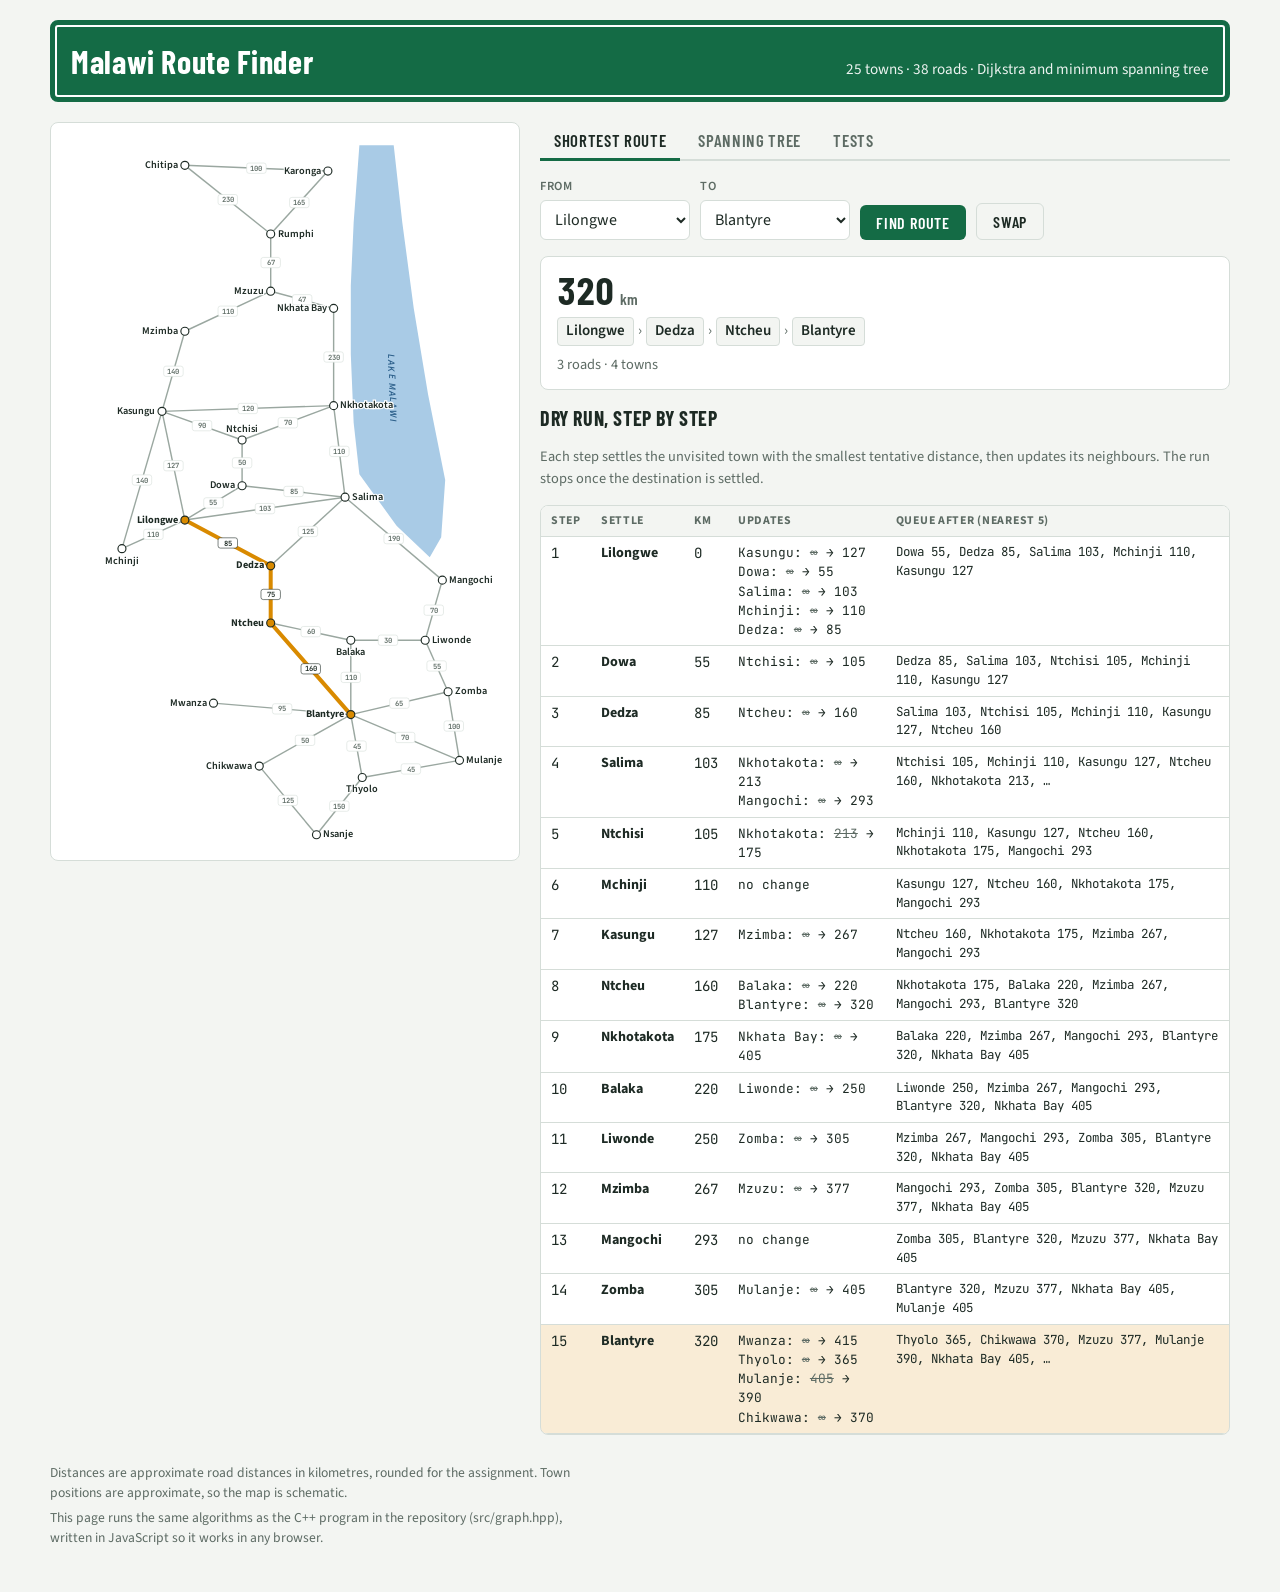
==== docs/index.html @ 856e7e67 "Malawi road network: Dijkstra, Kruskal, Prim, tests, web demo and report Co-Authored-By: Claude Opus" ====
<!doctype html>
<html lang="en">
<head>
<meta charset="utf-8">
<meta name="viewport" content="width=device-width, initial-scale=1, viewport-fit=cover">
<style>html{color-scheme:light}body{margin:0;font:14px system-ui,sans-serif}[hidden]{display:none!important}</style>
</head>
<body>
<title>Malawi Route Finder</title>
<meta name="claude:viewport-fit-sides" content="cover">
<link rel="preconnect" href="https://fonts.googleapis.com">
<link rel="stylesheet" href="https://fonts.googleapis.com/css2?family=Barlow+Condensed:wght@500;600;700&family=Source+Sans+3:wght@400;600&family=JetBrains+Mono:wght@400;600&display=swap">
<style>
/* Layout: road-sign header strip, then map beside a control panel; stacks on phones. */
:root {
  --bg: #f3f5f2; --surface: #ffffff; --fg: #1d2a24; --muted: #5d6b64; --line: #d5ddd8;
  --sign: #146b45; --sign-fg: #ffffff; --lake: #a9cbe6; --lake-fg: #2c5f8a;
  --road: #9aa7a0; --route: #d98a00; --mst: #2f6fb3; --pass: #1d7a45; --fail: #b3261e;
  --display: "Barlow Condensed", "Arial Narrow", sans-serif;
  --body: "Source Sans 3", "Segoe UI", system-ui, sans-serif;
  --mono: "JetBrains Mono", ui-monospace, Menlo, Consolas, monospace;
}
@media (prefers-color-scheme: dark) { :root:not([data-theme="light"]) {
  --bg: #121815; --surface: #1a221e; --fg: #e3ebe6; --muted: #9aa9a1; --line: #2e3a34;
  --sign: #1f8a5b; --sign-fg: #ffffff; --lake: #1e3b55; --lake-fg: #8dbbe0;
  --road: #56635c; --route: #f2a92c; --mst: #6ea8e6; --pass: #5cc98a; --fail: #ff8a80; color-scheme: dark } }
:root[data-theme="dark"] {
  --bg: #121815; --surface: #1a221e; --fg: #e3ebe6; --muted: #9aa9a1; --line: #2e3a34;
  --sign: #1f8a5b; --sign-fg: #ffffff; --lake: #1e3b55; --lake-fg: #8dbbe0;
  --road: #56635c; --route: #f2a92c; --mst: #6ea8e6; --pass: #5cc98a; --fail: #ff8a80; color-scheme: dark }

body { background: var(--bg); color: var(--fg); font-family: var(--body); font-size: 15px; line-height: 1.5; }
.wrap { max-width: 1180px; margin: 0 auto; padding-block: 20px 40px;
  padding-left: max(16px, env(safe-area-inset-left, 0px)); padding-right: max(16px, env(safe-area-inset-right, 0px)); }
header.sign { background: var(--sign); color: var(--sign-fg); border-radius: 8px; padding: 14px 18px;
  display: flex; flex-wrap: wrap; align-items: baseline; justify-content: space-between; gap: 6px 20px;
  border: 3px solid var(--sign); outline: 2px solid var(--sign-fg); outline-offset: -7px; }
header.sign h1 { margin: 0; font-family: var(--display); font-weight: 700; font-size: 2rem; letter-spacing: .02em; text-wrap: balance; }
header.sign p { margin: 0; font-size: .95rem; opacity: .92; }
.grid { display: grid; grid-template-columns: minmax(0, 470px) minmax(0, 1fr); gap: 20px; margin-top: 20px; align-items: start; }
@media (max-width: 820px) { .grid { grid-template-columns: minmax(0, 1fr); } }
.mapbox { background: var(--surface); border: 1px solid var(--line); border-radius: 8px; padding: 8px; position: sticky; top: max(12px, env(safe-area-inset-top, 0px)); }
@media (max-width: 820px) { .mapbox { position: static; } }
.map { width: 100%; height: auto; display: block; max-height: 82vh; }
.lake { fill: var(--lake); stroke: none; }
.lake-label { fill: var(--lake-fg); font: italic 600 17px var(--body); letter-spacing: .12em; text-transform: uppercase; }
.road { stroke: var(--road); stroke-width: 2.5; }
.road.off-mst { stroke-dasharray: 3 4; opacity: .55; }
.road.on-mst { stroke: var(--mst); stroke-width: 5; }
.road.on-path { stroke: var(--route); stroke-width: 7; stroke-linecap: round; }
.wt rect { fill: var(--surface); stroke: var(--line); }
.wt text { fill: var(--muted); font: 600 12.5px var(--mono); text-anchor: middle; }
.wt.hot rect { stroke: var(--fg); } .wt.hot text { fill: var(--fg); }
.town { fill: var(--surface); stroke: var(--fg); stroke-width: 2; }
.town.on-path { fill: var(--route); }
.town-label { fill: var(--fg); font: 600 18px var(--body); paint-order: stroke; stroke: var(--surface); stroke-width: 4px; }
.town-label.on-path { font-weight: 700; }

.tabs { display: flex; gap: 4px; border-bottom: 2px solid var(--line); flex-wrap: wrap; }
.tabs button { font: 600 1.05rem var(--display); letter-spacing: .04em; text-transform: uppercase; background: none; border: 0;
  color: var(--muted); padding: 8px 14px; cursor: pointer; border-bottom: 3px solid transparent; margin-bottom: -2px; }
.tabs button[aria-selected="true"] { color: var(--fg); border-bottom-color: var(--sign); }
.tabs button:focus-visible, .btn:focus-visible, select:focus-visible { outline: 2px solid var(--route); outline-offset: 2px; }
.panel { padding-top: 16px; display: grid; gap: 16px; min-width: 0; }
.controls { display: flex; flex-wrap: wrap; gap: 10px; align-items: end; }
.controls label { display: grid; gap: 4px; font-size: .78rem; font-weight: 600; text-transform: uppercase; letter-spacing: .06em; color: var(--muted); }
select { font: 1rem var(--body); padding: 7px 10px; border-radius: 6px; border: 1px solid var(--line); background: var(--surface); color: var(--fg); min-width: 150px; }
.btn { font: 600 1rem var(--display); letter-spacing: .05em; text-transform: uppercase; padding: 8px 16px; border-radius: 6px;
  border: 0; background: var(--sign); color: var(--sign-fg); cursor: pointer; }
.btn.ghost { background: transparent; color: var(--fg); border: 1px solid var(--line); }
.result { background: var(--surface); border: 1px solid var(--line); border-radius: 8px; padding: 14px 16px; display: grid; gap: 8px; }
.km { font: 700 2.4rem/1 var(--display); color: var(--fg); font-variant-numeric: tabular-nums; }
.km small { font-size: 1rem; color: var(--muted); font-weight: 600; margin-left: 6px; }
.chips { display: flex; flex-wrap: wrap; gap: 4px 2px; align-items: center; }
.chip { font-weight: 600; padding: 2px 8px; border-radius: 4px; background: var(--bg); border: 1px solid var(--line); }
.arrow { color: var(--muted); padding: 0 2px; }
.sub { color: var(--muted); font-size: .9rem; margin: 0; }
h2 { font: 700 1.25rem var(--display); letter-spacing: .03em; text-transform: uppercase; margin: 0; }
.tablebox { overflow-x: auto; border: 1px solid var(--line); border-radius: 8px; background: var(--surface); }
table { border-collapse: collapse; width: 100%; font-size: .88rem; }
th, td { text-align: left; padding: 6px 10px; border-bottom: 1px solid var(--line); vertical-align: top; }
th { font-size: .74rem; text-transform: uppercase; letter-spacing: .06em; color: var(--muted); background: var(--bg); position: sticky; top: 0; }
td.num, .mono { font-family: var(--mono); font-variant-numeric: tabular-nums; }
tr.target td { background: color-mix(in srgb, var(--route) 16%, transparent); }
.upd { display: block; font-family: var(--mono); font-size: .8rem; }
.upd s { color: var(--muted); }
.pill { display: inline-block; font: 600 .75rem var(--mono); padding: 1px 7px; border-radius: 999px; border: 1px solid currentColor; }
.pill.pass { color: var(--pass); } .pill.fail { color: var(--fail); } .pill.skip { color: var(--muted); }
.summary { font: 600 1.1rem var(--display); letter-spacing: .03em; }
footer { margin-top: 28px; color: var(--muted); font-size: .85rem; }
footer p { margin: 4px 0; max-width: 75ch; }
@media (prefers-reduced-motion: no-preference) { .road, .town { transition: stroke .2s, fill .2s; } }
</style>

<div class="wrap">
  <header class="sign">
    <h1>Malawi Route Finder</h1>
    <p>25 towns · 38 roads · Dijkstra and minimum spanning tree</p>
  </header>

  <div class="grid">
    <div class="mapbox" id="map"></div>

    <div>
      <div class="tabs" role="tablist">
        <button role="tab" id="tab-route" aria-selected="true" data-view="route">Shortest route</button>
        <button role="tab" id="tab-mst" aria-selected="false" data-view="mst">Spanning tree</button>
        <button role="tab" id="tab-tests" aria-selected="false" data-view="tests">Tests</button>
      </div>

      <section class="panel" id="view-route">
        <div class="controls">
          <label for="from">From<select id="from"></select></label>
          <label for="to">To<select id="to"></select></label>
          <button class="btn" id="go">Find route</button>
          <button class="btn ghost" id="swap" title="Swap start and destination">Swap</button>
        </div>
        <div class="result" id="route-result"></div>
        <h2>Dry run, step by step</h2>
        <p class="sub">Each step settles the unvisited town with the smallest tentative distance, then updates its neighbours. The run stops once the destination is settled.</p>
        <div class="tablebox"><table id="steps"></table></div>
      </section>

      <section class="panel" id="view-mst" hidden>
        <div class="controls">
          <label for="algo">Algorithm<select id="algo"><option value="kruskal">Kruskal</option><option value="prim">Prim (from Lilongwe)</option></select></label>
        </div>
        <div class="result" id="mst-result"></div>
        <div class="tablebox"><table id="mst-table"></table></div>
      </section>

      <section class="panel" id="view-tests" hidden>
        <div class="controls"><button class="btn" id="run-tests">Run tests again</button></div>
        <div class="summary" id="test-summary"></div>
        <div class="tablebox"><table id="test-table"></table></div>
      </section>
    </div>
  </div>

  <footer>
    <p>Distances are approximate road distances in kilometres, rounded for the assignment. Town positions are approximate, so the map is schematic.</p>
    <p>This page runs the same algorithms as the C++ program in the repository (src/graph.hpp), written in JavaScript so it works in any browser.</p>
  </footer>
</div>

<script>
// graph.js - Malawi road network data, algorithms and map drawing.
// Shared by the web demo (index.html) and the PDF report.
// Mirrors src/graph.hpp and data/malawi_roads.csv.

// Schematic town positions [x, y] (north at the top, roughly geographic but
// spread out so every road and distance is readable) and the label side.
const TOWNS = {
  "Chitipa":    [150,   50, "w"],
  "Karonga":    [400,   60, "w"],
  "Rumphi":     [300,  170, "e"],
  "Mzuzu":      [300,  270, "w"],
  "Nkhata Bay": [410,  300, "w"],
  "Mzimba":     [150,  340, "w"],
  "Kasungu":    [110,  480, "w"],
  "Nkhotakota": [410,  470, "e"],
  "Ntchisi":    [250,  530, "n"],
  "Dowa":       [250,  610, "w"],
  "Salima":     [430,  630, "e"],
  "Lilongwe":   [150,  670, "w"],
  "Mchinji":    [40,   720, "s"],
  "Dedza":      [300,  750, "w"],
  "Ntcheu":     [300,  850, "w"],
  "Mangochi":   [600,  775, "e"],
  "Balaka":     [440,  880, "s"],
  "Liwonde":    [570,  880, "e"],
  "Zomba":      [610,  970, "e"],
  "Blantyre":   [440, 1010, "w"],
  "Mwanza":     [200,  990, "w"],
  "Chikwawa":   [280, 1100, "w"],
  "Thyolo":     [460, 1120, "s"],
  "Mulanje":    [630, 1090, "e"],
  "Nsanje":     [380, 1220, "e"],
};

const ROADS_CSV = `Chitipa,Karonga,100
Chitipa,Rumphi,230
Karonga,Rumphi,165
Rumphi,Mzuzu,67
Mzuzu,Nkhata Bay,47
Mzuzu,Mzimba,110
Mzimba,Kasungu,140
Nkhata Bay,Nkhotakota,230
Kasungu,Nkhotakota,120
Kasungu,Ntchisi,90
Kasungu,Lilongwe,127
Kasungu,Mchinji,140
Nkhotakota,Ntchisi,70
Nkhotakota,Salima,110
Ntchisi,Dowa,50
Dowa,Lilongwe,55
Dowa,Salima,85
Lilongwe,Salima,103
Lilongwe,Mchinji,110
Lilongwe,Dedza,85
Dedza,Salima,125
Dedza,Ntcheu,75
Salima,Mangochi,190
Ntcheu,Balaka,60
Ntcheu,Blantyre,160
Balaka,Liwonde,30
Balaka,Blantyre,110
Liwonde,Mangochi,70
Liwonde,Zomba,55
Zomba,Blantyre,65
Zomba,Mulanje,100
Blantyre,Mwanza,95
Blantyre,Thyolo,45
Blantyre,Mulanje,70
Thyolo,Mulanje,45
Blantyre,Chikwawa,50
Chikwawa,Nsanje,125
Thyolo,Nsanje,150`;

// Lake Malawi outline in the same schematic coordinates.
const LAKE = [
  [455, 15], [445, 150], [440, 260], [440, 380], [445, 500], [455, 590], [520, 680],
  [578, 735], [598, 700], [605, 600], [575, 450], [550, 300], [530, 150], [515, 15],
];

function parseGraph(csv) {
  const names = [], index = new Map(), adj = [], edges = [];
  const node = (n) => {
    if (!index.has(n)) { index.set(n, names.length); names.push(n); adj.push([]); }
    return index.get(n);
  };
  csv.split("\n").forEach((raw, i) => {
    const line = raw.trim();
    if (!line || line.startsWith("#")) return;
    const parts = line.split(",");
    if (parts.length !== 3) throw new Error(`Line ${i + 1}: expected town_a,town_b,km`);
    const [a, b, w] = parts;
    if (!/^-?\d+$/.test(w.trim())) throw new Error(`Line ${i + 1}: bad distance '${w}'`);
    const km = Number(w);
    if (km < 0) throw new Error(`Negative distance on road ${a} - ${b}: Dijkstra needs non-negative weights`);
    if (a === b) throw new Error(`Self loop on ${a} is not allowed`);
    const u = node(a), v = node(b);
    adj[u].push([v, km]); adj[v].push([u, km]);
    edges.push({ u, v, w: km });
  });
  return { names, index, adj, edges };
}

// Small binary min-heap of [key, ...payload] arrays.
class MinHeap {
  constructor() { this.a = []; }
  get size() { return this.a.length; }
  less(i, j) {
    const x = this.a[i], y = this.a[j];
    for (let k = 0; k < x.length; k++) if (x[k] !== y[k]) return x[k] < y[k];
    return false;
  }
  push(item) {
    const a = this.a; a.push(item);
    let i = a.length - 1;
    while (i > 0) { const p = (i - 1) >> 1; if (!this.less(i, p)) break; [a[i], a[p]] = [a[p], a[i]]; i = p; }
  }
  pop() {
    const a = this.a, top = a[0], last = a.pop();
    if (a.length) {
      a[0] = last; let i = 0;
      for (;;) {
        const l = 2 * i + 1, r = l + 1; let m = i;
        if (l < a.length && this.less(l, m)) m = l;
        if (r < a.length && this.less(r, m)) m = r;
        if (m === i) break;
        [a[i], a[m]] = [a[m], a[i]]; i = m;
      }
    }
    return top;
  }
}

// Dijkstra with a binary heap. Records each settle step for the dry run.
function dijkstra(g, source) {
  const n = g.names.length;
  const dist = Array(n).fill(Infinity), prev = Array(n).fill(-1), done = Array(n).fill(false);
  const steps = [];
  const pq = new MinHeap();
  dist[source] = 0; pq.push([0, source]);
  while (pq.size) {
    const [d, u] = pq.pop();
    if (done[u]) continue;
    done[u] = true;
    const relaxed = [];
    for (const [v, w] of g.adj[u]) {
      if (done[v]) continue;
      if (d + w < dist[v]) { relaxed.push([v, dist[v], d + w]); dist[v] = d + w; prev[v] = u; pq.push([dist[v], v]); }
    }
    const frontier = [];
    for (let v = 0; v < n; v++) if (!done[v] && dist[v] < Infinity) frontier.push([dist[v], v]);
    frontier.sort((x, y) => x[0] - y[0] || x[1] - y[1]);
    steps.push({ settled: u, d, relaxed, frontier });
  }
  return { dist, prev, steps };
}

function buildPath(r, t) {
  if (r.dist[t] === Infinity) return [];
  const p = [];
  for (let v = t; v !== -1; v = r.prev[v]) p.push(v);
  return p.reverse();
}

function kruskal(g) {
  const parent = g.names.map((_, i) => i), rank = g.names.map(() => 0);
  const find = (x) => (parent[x] === x ? x : (parent[x] = find(parent[x])));
  const order = g.edges.map((e, i) => ({ ...e, i })).sort((a, b) => a.w - b.w || a.i - b.i);
  const tree = [], log = [];
  for (const e of order) {
    let a = find(e.u), b = find(e.v);
    if (a === b) { log.push({ e, taken: false }); continue; }
    if (rank[a] < rank[b]) [a, b] = [b, a];
    parent[b] = a; if (rank[a] === rank[b]) rank[a]++;
    tree.push(e); log.push({ e, taken: true });
  }
  return { edges: tree, total: tree.reduce((s, e) => s + e.w, 0), log, spanning: tree.length === g.names.length - 1 };
}

function prim(g, start = 0) {
  const n = g.names.length, inTree = Array(n).fill(false), tree = [];
  const pq = new MinHeap(); pq.push([0, -1, start]);
  while (pq.size) {
    const [w, from, to] = pq.pop();
    if (inTree[to]) continue;
    inTree[to] = true;
    if (from !== -1) tree.push({ u: from, v: to, w });
    for (const [v, wv] of g.adj[to]) if (!inTree[v]) pq.push([wv, to, v]);
  }
  return { edges: tree, total: tree.reduce((s, e) => s + e.w, 0), spanning: tree.length === n - 1 };
}

// Draw the network as an SVG string.
// opts: { path: [ids], mst: [edges], scale, showWeights, cls: extra class }
function drawMap(g, opts = {}) {
  const X = (x) => x + 70, Y = (y) => y + 10;
  const W = 790, H = 1260;
  const pos = (id) => { const t = TOWNS[g.names[id]]; return [X(t[0]), Y(t[1])]; };
  const key = (u, v) => (u < v ? `${u}-${v}` : `${v}-${u}`);
  const onPath = new Set();
  (opts.path || []).forEach((v, i, p) => { if (i) onPath.add(key(p[i - 1], v)); });
  const onMst = new Set((opts.mst || []).map((e) => key(e.u, e.v)));
  const pathNodes = new Set(opts.path || []);
  let s = `<svg class="map ${opts.cls || ""}" viewBox="0 0 ${W} ${H}" role="img" aria-label="Map of the Malawi road network graph">`;
  s += `<path class="lake" d="M${LAKE.map(([lo, la]) => `${X(lo).toFixed(1)},${Y(la).toFixed(1)}`).join("L")}Z"/>`;
  s += `<text class="lake-label" x="${X(505)}" y="${Y(380)}" transform="rotate(88 ${X(505)} ${Y(380)})">Lake Malawi</text>`;
  for (const e of g.edges) {
    const [x1, y1] = pos(e.u), [x2, y2] = pos(e.v);
    const kk = key(e.u, e.v);
    const c = onPath.has(kk) ? "road on-path" : onMst.has(kk) ? "road on-mst" : opts.mst ? "road off-mst" : "road";
    s += `<line class="${c}" x1="${x1.toFixed(1)}" y1="${y1.toFixed(1)}" x2="${x2.toFixed(1)}" y2="${y2.toFixed(1)}"/>`;
  }
  if (opts.showWeights !== false) {
    for (const e of g.edges) {
      const [x1, y1] = pos(e.u), [x2, y2] = pos(e.v);
      const mx = (x1 + x2) / 2, my = (y1 + y2) / 2;
      const kk = key(e.u, e.v);
      const hot = onPath.has(kk) || onMst.has(kk) ? " hot" : "";
      s += `<g class="wt${hot}"><rect x="${(mx - 17).toFixed(1)}" y="${(my - 9).toFixed(1)}" width="34" height="18" rx="4"/>` +
           `<text x="${mx.toFixed(1)}" y="${(my + 4.5).toFixed(1)}">${e.w}</text></g>`;
    }
  }
  g.names.forEach((name, id) => {
    const [x, y] = pos(id), side = TOWNS[name][2];
    const lx = side === "w" ? x - 12 : side === "e" ? x + 12 : x;
    const ly = side === "s" ? y + 26 : side === "n" ? y - 14 : y + 4.5;
    const anchor = side === "w" ? "end" : side === "e" ? "start" : "middle";
    const cls = opts.path && pathNodes.has(id) ? "town on-path" : "town";
    s += `<circle class="${cls}" cx="${x.toFixed(1)}" cy="${y.toFixed(1)}" r="7"/>`;
    s += `<text class="town-label${pathNodes.has(id) ? " on-path" : ""}" x="${lx.toFixed(1)}" y="${ly.toFixed(1)}" text-anchor="${anchor}">${name}</text>`;
  });
  return s + "</svg>";
}



</script>
<script>
const G = parseGraph(ROADS_CSV);
const $ = (id) => document.getElementById(id);
const sorted = [...G.names].sort();
for (const sel of [$("from"), $("to")]) sel.innerHTML = sorted.map((n) => `<option>${n}</option>`).join("");
$("from").value = "Lilongwe"; $("to").value = "Blantyre";

let view = "route";
const fmt = (d) => (d === Infinity ? "∞" : d);

function showRoute() {
  const s = G.index.get($("from").value), t = G.index.get($("to").value);
  const r = dijkstra(G, s);
  const path = buildPath(r, t);
  $("map").innerHTML = drawMap(G, { path });
  const chips = path.map((v) => `<span class="chip">${G.names[v]}</span>`).join('<span class="arrow">›</span>');
  $("route-result").innerHTML = path.length
    ? `<div class="km">${r.dist[t]}<small>km</small></div><div class="chips">${chips}</div>
       <p class="sub">${path.length - 1} road${path.length === 2 ? "" : "s"} · ${path.length} towns</p>`
    : `<div class="km">No route</div>`;
  let rows = "";
  for (let i = 0; i < r.steps.length; i++) {
    const st = r.steps[i];
    const upd = st.relaxed.length
      ? st.relaxed.map(([v, o, n]) => `<span class="upd">${G.names[v]}: <s>${fmt(o)}</s> → ${n}</span>`).join("")
      : `<span class="upd">no change</span>`;
    const q = st.frontier.slice(0, 5).map(([d, v]) => `${G.names[v]} ${d}`).join(", ") + (st.frontier.length > 5 ? ", …" : "");
    rows += `<tr class="${st.settled === t ? "target" : ""}"><td class="num">${i + 1}</td><td><b>${G.names[st.settled]}</b></td>
      <td class="num">${st.d}</td><td>${upd}</td><td class="mono" style="font-size:.78rem">${q || "empty"}</td></tr>`;
    if (st.settled === t) break;
  }
  $("steps").innerHTML = `<thead><tr><th>Step</th><th>Settle</th><th>km</th><th>Updates</th><th>Queue after (nearest 5)</th></tr></thead><tbody>${rows}</tbody>`;
}

function showMst() {
  const algo = $("algo").value;
  const m = algo === "prim" ? prim(G, G.index.get("Lilongwe")) : kruskal(G);
  $("map").innerHTML = drawMap(G, { mst: m.edges });
  $("mst-result").innerHTML = `<div class="km">${m.total}<small>km</small></div>
    <p class="sub">${m.edges.length} roads connect all ${G.names.length} towns. The other ${G.edges.length - m.edges.length} roads (dashed) are not needed to keep every town connected.</p>`;
  let rows = "";
  if (algo === "kruskal") {
    m.log.forEach(({ e, taken }, i) => {
      rows += `<tr><td class="num">${i + 1}</td><td>${G.names[e.u]} – ${G.names[e.v]}</td><td class="num">${e.w}</td>
        <td>${taken ? '<span class="pill pass">added</span>' : '<span class="pill skip">skipped, makes a cycle</span>'}</td></tr>`;
    });
    $("mst-table").innerHTML = `<thead><tr><th>#</th><th>Road (sorted by length)</th><th>km</th><th>Decision</th></tr></thead><tbody>${rows}</tbody>`;
  } else {
    m.edges.forEach((e, i) => {
      rows += `<tr><td class="num">${i + 1}</td><td>${G.names[e.u]} → ${G.names[e.v]}</td><td class="num">${e.w}</td></tr>`;
    });
    $("mst-table").innerHTML = `<thead><tr><th>#</th><th>Cheapest road leaving the tree</th><th>km</th></tr></thead><tbody>${rows}</tbody>`;
  }
}

// Same cases as tests/tests.cpp, so results can be compared.
function runTests() {
  const route = (g, a, b) => {
    if (!g.index.has(a)) throw new Error("Unknown town: " + a);
    if (!g.index.has(b)) throw new Error("Unknown town: " + b);
    const r = dijkstra(g, g.index.get(a)), t = g.index.get(b);
    if (r.dist[t] === Infinity) return "unreachable";
    return `${r.dist[t]} km: ` + buildPath(r, t).map((v) => g.names[v]).join(" > ");
  };
  const err = (f) => { try { f(); return "no error"; } catch (e) { return "error: " + e.message; } };
  const floydMismatches = () => {
    const n = G.names.length, d = Array.from({ length: n }, (_, i) => Array.from({ length: n }, (_, j) => (i === j ? 0 : Infinity)));
    for (const e of G.edges) { d[e.u][e.v] = Math.min(d[e.u][e.v], e.w); d[e.v][e.u] = Math.min(d[e.v][e.u], e.w); }
    for (let k = 0; k < n; k++) for (let i = 0; i < n; i++) for (let j = 0; j < n; j++) d[i][j] = Math.min(d[i][j], d[i][k] + d[k][j]);
    let bad = 0;
    for (let s = 0; s < n; s++) { const r = dijkstra(G, s); for (let t = 0; t < n; t++) if (r.dist[t] !== d[s][t]) bad++; }
    return bad + " mismatches";
  };
  const island = parseGraph("Lilongwe,Dedza,85\nLikoma,Chizumulu,10");
  const K = kruskal(G);
  const cases = [
    ["T01", "Town and road count", "malawi_roads.csv", "25 towns, 38 roads", () => `${G.names.length} towns, ${G.edges.length} roads`],
    ["T02", "Same start and end", "Lilongwe → Lilongwe", "0 km: Lilongwe", () => route(G, "Lilongwe", "Lilongwe")],
    ["T03", "Direct neighbours", "Lilongwe → Dedza", "85 km: Lilongwe > Dedza", () => route(G, "Lilongwe", "Dedza")],
    ["T04", "Capital to commercial city", "Lilongwe → Blantyre", "320 km: Lilongwe > Dedza > Ntcheu > Blantyre", () => route(G, "Lilongwe", "Blantyre")],
    ["T05", "Indirect route beats direct road", "Ntcheu → Zomba", "145 km: Ntcheu > Balaka > Liwonde > Zomba", () => route(G, "Ntcheu", "Zomba")],
    ["T06", "Northern tip to southern tip", "Chitipa → Nsanje", "1169 km: Chitipa > Rumphi > Mzuzu > Mzimba > Kasungu > Lilongwe > Dedza > Ntcheu > Blantyre > Chikwawa > Nsanje", () => route(G, "Chitipa", "Nsanje")],
    ["T07", "Symmetric (undirected)", "Nsanje → Chitipa", "1169 km", () => route(G, "Nsanje", "Chitipa").slice(0, 7)],
    ["T08", "Lakeshore route", "Nkhata Bay → Salima", "340 km: Nkhata Bay > Nkhotakota > Salima", () => route(G, "Nkhata Bay", "Salima")],
    ["T09", "North to lake south", "Mzuzu → Mangochi", "577 km: Mzuzu > Nkhata Bay > Nkhotakota > Salima > Mangochi", () => route(G, "Mzuzu", "Mangochi")],
    ["T10", "Agrees with Floyd–Warshall", "all 625 pairs", "0 mismatches", floydMismatches],
    ["T11", "Unknown town", "Lilongwe → Kampala", "error: Unknown town: Kampala", () => err(() => route(G, "Lilongwe", "Kampala"))],
    ["T12", "Names are case sensitive", "lilongwe → Dedza", "error: Unknown town: lilongwe", () => err(() => route(G, "lilongwe", "Dedza"))],
    ["T13", "Negative distance rejected", "A,B,-5", "error: Negative distance on road A - B: Dijkstra needs non-negative weights", () => err(() => parseGraph("A,B,-5"))],
    ["T14", "Non-numeric distance", "Lilongwe,Dedza,eighty", "error: Line 1: bad distance 'eighty'", () => err(() => parseGraph("Lilongwe,Dedza,eighty"))],
    ["T15", "Wrong separator", "Lilongwe;Dedza;85", "error: Line 1: expected town_a,town_b,km", () => err(() => parseGraph("Lilongwe;Dedza;85"))],
    ["T17", "Unreachable town (island)", "Lilongwe → Likoma", "unreachable", () => route(island, "Lilongwe", "Likoma")],
    ["T18", "Disconnected graph gives a forest", "2 separate roads", "2 edges, total 95, spanning=false", () => { const f = kruskal(island); return `${f.edges.length} edges, total ${f.total}, spanning=${f.spanning}`; }],
    ["T19", "Zero-length road allowed", "A-B 0, B-C 4, A-C 9", "4 km: A > B > C", () => route(parseGraph("A,B,0\nB,C,4\nA,C,9"), "A", "C")],
    ["T20", "Parallel roads: shorter used", "A-B 10 and A-B 3", "3 km: A > B", () => route(parseGraph("A,B,10\nA,B,3"), "A", "B")],
    ["T21", "Kruskal MST size", "Malawi graph", "24 edges, spanning=true", () => `${K.edges.length} edges, spanning=${K.spanning}`],
    ["T22", "Kruskal MST total", "Malawi graph", "1889 km", () => `${K.total} km`],
    ["T24", "Prim from every town agrees", "25 start towns", "0 mismatches", () => G.names.filter((_, s) => prim(G, s).total !== K.total).length + " mismatches"],
  ];
  let pass = 0, rows = "";
  for (const [id, name, input, expected, f] of cases) {
    let actual; try { actual = f(); } catch (e) { actual = "error: " + e.message; }
    const ok = actual === expected; if (ok) pass++;
    rows += `<tr><td class="num">${id}</td><td>${name}<br><span class="sub">${input}</span></td>
      <td class="mono" style="font-size:.78rem">${actual}</td><td><span class="pill ${ok ? "pass" : "fail"}">${ok ? "pass" : "fail"}</span></td></tr>`;
  }
  $("test-summary").textContent = `${pass} of ${cases.length} tests passed`;
  $("test-table").innerHTML = `<thead><tr><th>ID</th><th>Test and input</th><th>Actual output</th><th>Result</th></tr></thead><tbody>${rows}</tbody>`;
}

function setView(v) {
  view = v;
  for (const b of document.querySelectorAll(".tabs button")) b.setAttribute("aria-selected", String(b.dataset.view === v));
  for (const name of ["route", "mst", "tests"]) $("view-" + name).hidden = name !== v;
  if (v === "route") showRoute();
  else if (v === "mst") showMst();
  else { $("map").innerHTML = drawMap(G, {}); runTests(); }
}
document.querySelectorAll(".tabs button").forEach((b) => b.addEventListener("click", () => setView(b.dataset.view)));
$("go").addEventListener("click", showRoute);
$("from").addEventListener("change", showRoute);
$("to").addEventListener("change", showRoute);
$("swap").addEventListener("click", () => { const a = $("from").value; $("from").value = $("to").value; $("to").value = a; showRoute(); });
$("algo").addEventListener("change", showMst);
$("run-tests").addEventListener("click", runTests);
const start = ["route", "mst", "tests"].includes(location.hash.slice(1)) ? location.hash.slice(1) : "route";
setView(start);
</script>

</body>
</html>
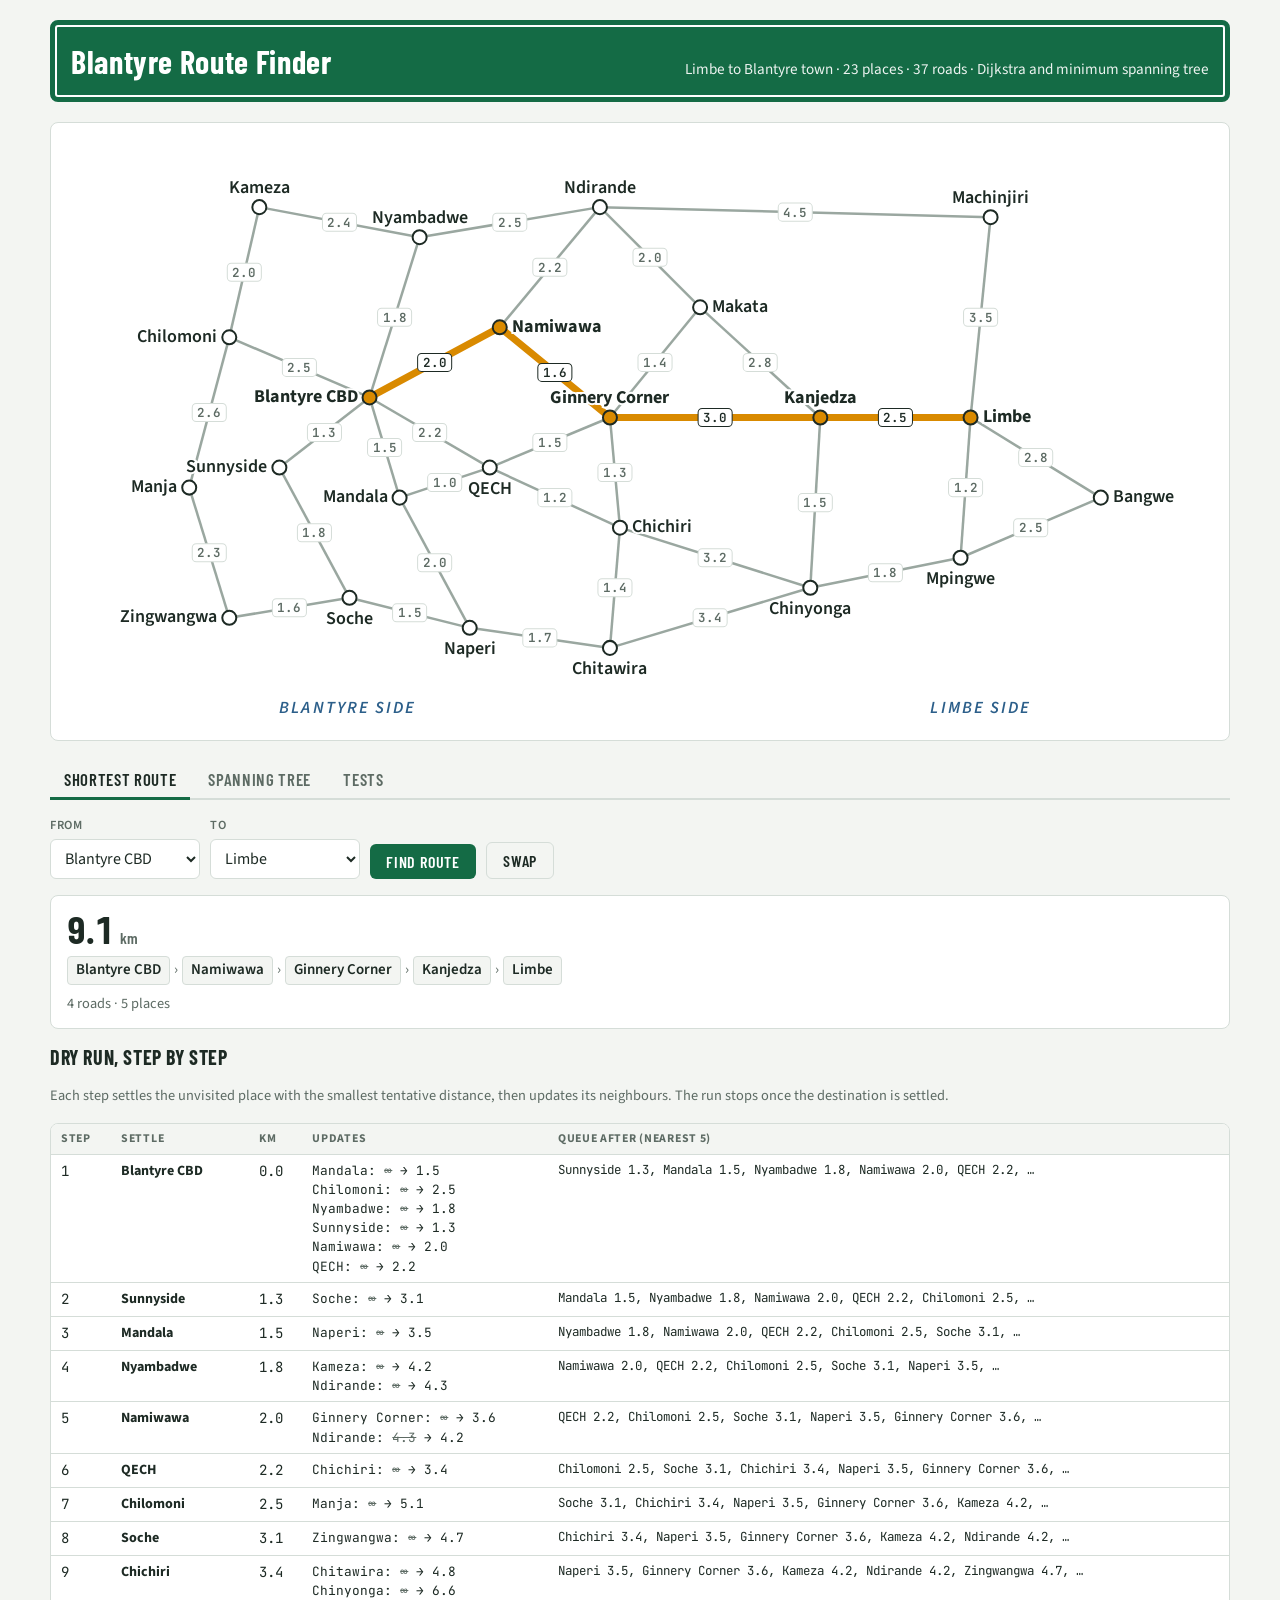
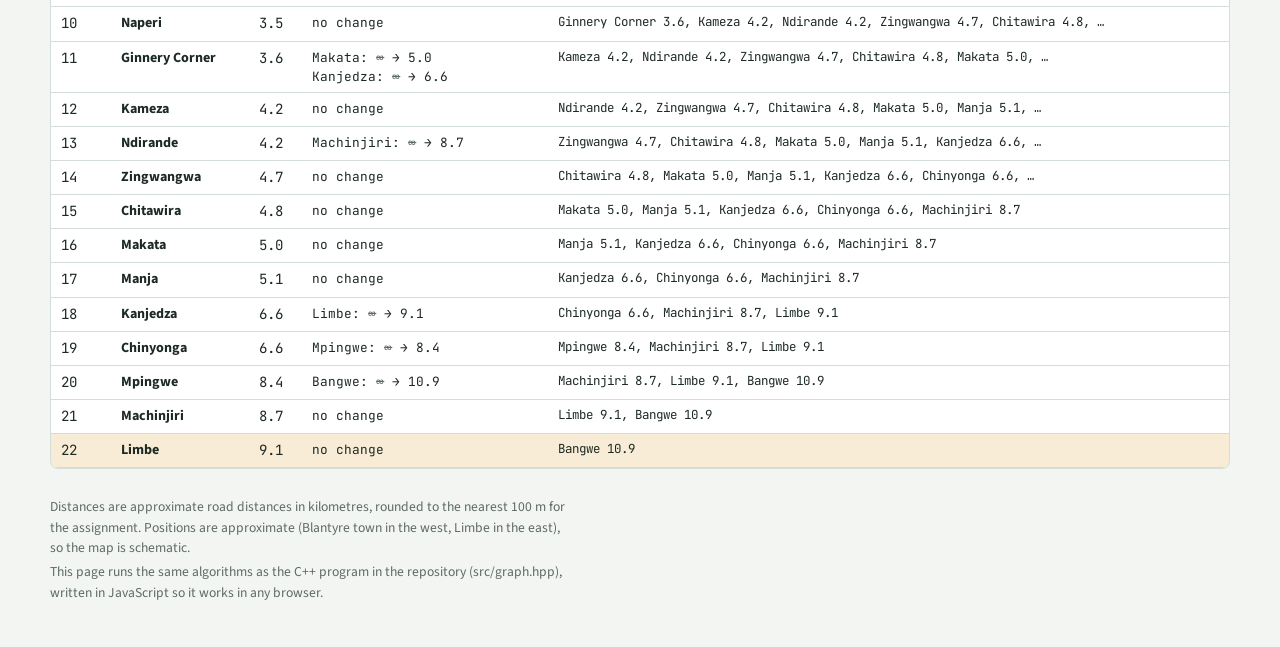
==== commit f52eb0d8: "Switch scenario to Blantyre city road network (Limbe to Blantyre town) Replace the 25-town national " ====
--- a/docs/index.html
+++ b/docs/index.html
@@ -6,7 +6,7 @@
 <style>html{color-scheme:light}body{margin:0;font:14px system-ui,sans-serif}[hidden]{display:none!important}</style>
 </head>
 <body>
-<title>Malawi Route Finder</title>
+<title>Blantyre Route Finder</title>
 <meta name="claude:viewport-fit-sides" content="cover">
 <link rel="preconnect" href="https://fonts.googleapis.com">
 <link rel="stylesheet" href="https://fonts.googleapis.com/css2?family=Barlow+Condensed:wght@500;600;700&family=Source+Sans+3:wght@400;600&family=JetBrains+Mono:wght@400;600&display=swap">
@@ -37,11 +37,11 @@
   border: 3px solid var(--sign); outline: 2px solid var(--sign-fg); outline-offset: -7px; }
 header.sign h1 { margin: 0; font-family: var(--display); font-weight: 700; font-size: 2rem; letter-spacing: .02em; text-wrap: balance; }
 header.sign p { margin: 0; font-size: .95rem; opacity: .92; }
-.grid { display: grid; grid-template-columns: minmax(0, 470px) minmax(0, 1fr); gap: 20px; margin-top: 20px; align-items: start; }
+.grid { display: grid; grid-template-columns: minmax(0, 1fr); gap: 20px; margin-top: 20px; align-items: start; }
 @media (max-width: 820px) { .grid { grid-template-columns: minmax(0, 1fr); } }
-.mapbox { background: var(--surface); border: 1px solid var(--line); border-radius: 8px; padding: 8px; position: sticky; top: max(12px, env(safe-area-inset-top, 0px)); }
+.mapbox { background: var(--surface); border: 1px solid var(--line); border-radius: 8px; padding: 8px; }
 @media (max-width: 820px) { .mapbox { position: static; } }
-.map { width: 100%; height: auto; display: block; max-height: 82vh; }
+.map { width: 100%; height: auto; display: block; }
 .lake { fill: var(--lake); stroke: none; }
 .lake-label { fill: var(--lake-fg); font: italic 600 17px var(--body); letter-spacing: .12em; text-transform: uppercase; }
 .road { stroke: var(--road); stroke-width: 2.5; }
@@ -94,8 +94,8 @@
 
 <div class="wrap">
   <header class="sign">
-    <h1>Malawi Route Finder</h1>
-    <p>25 towns · 38 roads · Dijkstra and minimum spanning tree</p>
+    <h1>Blantyre Route Finder</h1>
+    <p>Limbe to Blantyre town · 23 places · 37 roads · Dijkstra and minimum spanning tree</p>
   </header>
 
   <div class="grid">
@@ -117,13 +117,13 @@
         </div>
         <div class="result" id="route-result"></div>
         <h2>Dry run, step by step</h2>
-        <p class="sub">Each step settles the unvisited town with the smallest tentative distance, then updates its neighbours. The run stops once the destination is settled.</p>
+        <p class="sub">Each step settles the unvisited place with the smallest tentative distance, then updates its neighbours. The run stops once the destination is settled.</p>
         <div class="tablebox"><table id="steps"></table></div>
       </section>
 
       <section class="panel" id="view-mst" hidden>
         <div class="controls">
-          <label for="algo">Algorithm<select id="algo"><option value="kruskal">Kruskal</option><option value="prim">Prim (from Lilongwe)</option></select></label>
+          <label for="algo">Algorithm<select id="algo"><option value="kruskal">Kruskal</option><option value="prim">Prim (from Blantyre CBD)</option></select></label>
         </div>
         <div class="result" id="mst-result"></div>
         <div class="tablebox"><table id="mst-table"></table></div>
@@ -138,90 +138,82 @@
   </div>
 
   <footer>
-    <p>Distances are approximate road distances in kilometres, rounded for the assignment. Town positions are approximate, so the map is schematic.</p>
+    <p>Distances are approximate road distances in kilometres, rounded to the nearest 100 m for the assignment. Positions are approximate (Blantyre town in the west, Limbe in the east), so the map is schematic.</p>
     <p>This page runs the same algorithms as the C++ program in the repository (src/graph.hpp), written in JavaScript so it works in any browser.</p>
   </footer>
 </div>
 
 <script>
-// graph.js - Malawi road network data, algorithms and map drawing.
+// graph.js - Blantyre city road network data, algorithms and map drawing.
 // Shared by the web demo (index.html) and the PDF report.
 // Mirrors src/graph.hpp and data/malawi_roads.csv.
 
-// Schematic town positions [x, y] (north at the top, roughly geographic but
-// spread out so every road and distance is readable) and the label side.
+// Schematic positions [x, y] of places in Blantyre city (Blantyre town in the
+// west, Limbe in the east, north at the top) and the side for the label.
 const TOWNS = {
-  "Chitipa":    [150,   50, "w"],
-  "Karonga":    [400,   60, "w"],
-  "Rumphi":     [300,  170, "e"],
-  "Mzuzu":      [300,  270, "w"],
-  "Nkhata Bay": [410,  300, "w"],
-  "Mzimba":     [150,  340, "w"],
-  "Kasungu":    [110,  480, "w"],
-  "Nkhotakota": [410,  470, "e"],
-  "Ntchisi":    [250,  530, "n"],
-  "Dowa":       [250,  610, "w"],
-  "Salima":     [430,  630, "e"],
-  "Lilongwe":   [150,  670, "w"],
-  "Mchinji":    [40,   720, "s"],
-  "Dedza":      [300,  750, "w"],
-  "Ntcheu":     [300,  850, "w"],
-  "Mangochi":   [600,  775, "e"],
-  "Balaka":     [440,  880, "s"],
-  "Liwonde":    [570,  880, "e"],
-  "Zomba":      [610,  970, "e"],
-  "Blantyre":   [440, 1010, "w"],
-  "Mwanza":     [200,  990, "w"],
-  "Chikwawa":   [280, 1100, "w"],
-  "Thyolo":     [460, 1120, "s"],
-  "Mulanje":    [630, 1090, "e"],
-  "Nsanje":     [380, 1220, "e"],
+  "Kameza":         [90,   40, "n"],
+  "Chilomoni":      [60,  170, "w"],
+  "Nyambadwe":      [250,  70, "n"],
+  "Ndirande":       [430,  40, "n"],
+  "Machinjiri":     [820,  50, "n"],
+  "Blantyre CBD":   [200, 230, "w"],
+  "Namiwawa":       [330, 160, "e"],
+  "Makata":         [530, 140, "e"],
+  "Ginnery Corner": [440, 250, "n"],
+  "QECH":           [320, 300, "s"],
+  "Mandala":        [230, 330, "w"],
+  "Sunnyside":      [110, 300, "w"],
+  "Chichiri":       [450, 360, "e"],
+  "Manja":          [20,  320, "w"],
+  "Zingwangwa":     [60,  450, "w"],
+  "Soche":          [180, 430, "s"],
+  "Naperi":         [300, 460, "s"],
+  "Chitawira":      [440, 480, "s"],
+  "Kanjedza":       [650, 250, "n"],
+  "Chinyonga":      [640, 420, "s"],
+  "Mpingwe":        [790, 390, "s"],
+  "Limbe":          [800, 250, "e"],
+  "Bangwe":         [930, 330, "e"],
 };
 
-const ROADS_CSV = `Chitipa,Karonga,100
-Chitipa,Rumphi,230
-Karonga,Rumphi,165
-Rumphi,Mzuzu,67
-Mzuzu,Nkhata Bay,47
-Mzuzu,Mzimba,110
-Mzimba,Kasungu,140
-Nkhata Bay,Nkhotakota,230
-Kasungu,Nkhotakota,120
-Kasungu,Ntchisi,90
-Kasungu,Lilongwe,127
-Kasungu,Mchinji,140
-Nkhotakota,Ntchisi,70
-Nkhotakota,Salima,110
-Ntchisi,Dowa,50
-Dowa,Lilongwe,55
-Dowa,Salima,85
-Lilongwe,Salima,103
-Lilongwe,Mchinji,110
-Lilongwe,Dedza,85
-Dedza,Salima,125
-Dedza,Ntcheu,75
-Salima,Mangochi,190
-Ntcheu,Balaka,60
-Ntcheu,Blantyre,160
-Balaka,Liwonde,30
-Balaka,Blantyre,110
-Liwonde,Mangochi,70
-Liwonde,Zomba,55
-Zomba,Blantyre,65
-Zomba,Mulanje,100
-Blantyre,Mwanza,95
-Blantyre,Thyolo,45
-Blantyre,Mulanje,70
-Thyolo,Mulanje,45
-Blantyre,Chikwawa,50
-Chikwawa,Nsanje,125
-Thyolo,Nsanje,150`;
-
-// Lake Malawi outline in the same schematic coordinates.
-const LAKE = [
-  [455, 15], [445, 150], [440, 260], [440, 380], [445, 500], [455, 590], [520, 680],
-  [578, 735], [598, 700], [605, 600], [575, 450], [550, 300], [530, 150], [515, 15],
-];
+// Road distances in metres (same as data/blantyre_roads.csv).
+const ROADS_CSV = `Blantyre CBD,Mandala,1500
+Blantyre CBD,Chilomoni,2500
+Blantyre CBD,Nyambadwe,1800
+Blantyre CBD,Sunnyside,1300
+Blantyre CBD,Namiwawa,2000
+Blantyre CBD,QECH,2200
+Chilomoni,Kameza,2000
+Kameza,Nyambadwe,2400
+Chilomoni,Manja,2600
+Manja,Zingwangwa,2300
+Zingwangwa,Soche,1600
+Sunnyside,Soche,1800
+Soche,Naperi,1500
+Naperi,Chitawira,1700
+Mandala,QECH,1000
+Mandala,Naperi,2000
+QECH,Chichiri,1200
+QECH,Ginnery Corner,1500
+Namiwawa,Ginnery Corner,1600
+Nyambadwe,Ndirande,2500
+Namiwawa,Ndirande,2200
+Ndirande,Makata,2000
+Ginnery Corner,Makata,1400
+Ginnery Corner,Chichiri,1300
+Chichiri,Chitawira,1400
+Ginnery Corner,Kanjedza,3000
+Makata,Kanjedza,2800
+Chichiri,Chinyonga,3200
+Chitawira,Chinyonga,3400
+Kanjedza,Chinyonga,1500
+Kanjedza,Limbe,2500
+Chinyonga,Mpingwe,1800
+Mpingwe,Limbe,1200
+Limbe,Bangwe,2800
+Mpingwe,Bangwe,2500
+Limbe,Machinjiri,3500
+Ndirande,Machinjiri,4500`;
 
 function parseGraph(csv) {
   const names = [], index = new Map(), adj = [], edges = [];
@@ -233,7 +225,7 @@
     const line = raw.trim();
     if (!line || line.startsWith("#")) return;
     const parts = line.split(",");
-    if (parts.length !== 3) throw new Error(`Line ${i + 1}: expected town_a,town_b,km`);
+    if (parts.length !== 3) throw new Error(`Line ${i + 1}: expected place_a,place_b,metres`);
     const [a, b, w] = parts;
     if (!/^-?\d+$/.test(w.trim())) throw new Error(`Line ${i + 1}: bad distance '${w}'`);
     const km = Number(w);
@@ -337,18 +329,21 @@
 
 // Draw the network as an SVG string.
 // opts: { path: [ids], mst: [edges], scale, showWeights, cls: extra class }
+// Metres to a km string with one decimal, e.g. 1500 -> "1.5".
+function km(m) { return m === Infinity ? "∞" : (m / 1000).toFixed(1); }
+
 function drawMap(g, opts = {}) {
-  const X = (x) => x + 70, Y = (y) => y + 10;
-  const W = 790, H = 1260;
+  const X = (x) => x + 110, Y = (y) => y + 36;
+  const W = 1160, H = 600;
   const pos = (id) => { const t = TOWNS[g.names[id]]; return [X(t[0]), Y(t[1])]; };
   const key = (u, v) => (u < v ? `${u}-${v}` : `${v}-${u}`);
   const onPath = new Set();
   (opts.path || []).forEach((v, i, p) => { if (i) onPath.add(key(p[i - 1], v)); });
   const onMst = new Set((opts.mst || []).map((e) => key(e.u, e.v)));
   const pathNodes = new Set(opts.path || []);
-  let s = `<svg class="map ${opts.cls || ""}" viewBox="0 0 ${W} ${H}" role="img" aria-label="Map of the Malawi road network graph">`;
-  s += `<path class="lake" d="M${LAKE.map(([lo, la]) => `${X(lo).toFixed(1)},${Y(la).toFixed(1)}`).join("L")}Z"/>`;
-  s += `<text class="lake-label" x="${X(505)}" y="${Y(380)}" transform="rotate(88 ${X(505)} ${Y(380)})">Lake Malawi</text>`;
+  let s = `<svg class="map ${opts.cls || ""}" viewBox="0 0 ${W} ${H}" role="img" aria-label="Graph of the Blantyre city road network">`;
+  s += `<text class="lake-label" x="${X(110)}" y="${Y(545)}">Blantyre side</text>`;
+  s += `<text class="lake-label" x="${X(760)}" y="${Y(545)}">Limbe side</text>`;
   for (const e of g.edges) {
     const [x1, y1] = pos(e.u), [x2, y2] = pos(e.v);
     const kk = key(e.u, e.v);
@@ -362,7 +357,7 @@
       const kk = key(e.u, e.v);
       const hot = onPath.has(kk) || onMst.has(kk) ? " hot" : "";
       s += `<g class="wt${hot}"><rect x="${(mx - 17).toFixed(1)}" y="${(my - 9).toFixed(1)}" width="34" height="18" rx="4"/>` +
-           `<text x="${mx.toFixed(1)}" y="${(my + 4.5).toFixed(1)}">${e.w}</text></g>`;
+           `<text x="${mx.toFixed(1)}" y="${(my + 4.5).toFixed(1)}">${km(e.w)}</text></g>`;
     }
   }
   g.names.forEach((name, id) => {
@@ -385,10 +380,10 @@
 const $ = (id) => document.getElementById(id);
 const sorted = [...G.names].sort();
 for (const sel of [$("from"), $("to")]) sel.innerHTML = sorted.map((n) => `<option>${n}</option>`).join("");
-$("from").value = "Lilongwe"; $("to").value = "Blantyre";
+$("from").value = "Blantyre CBD"; $("to").value = "Limbe";
 
 let view = "route";
-const fmt = (d) => (d === Infinity ? "∞" : d);
+const fmt = km;
 
 function showRoute() {
   const s = G.index.get($("from").value), t = G.index.get($("to").value);
@@ -397,18 +392,18 @@
   $("map").innerHTML = drawMap(G, { path });
   const chips = path.map((v) => `<span class="chip">${G.names[v]}</span>`).join('<span class="arrow">›</span>');
   $("route-result").innerHTML = path.length
-    ? `<div class="km">${r.dist[t]}<small>km</small></div><div class="chips">${chips}</div>
-       <p class="sub">${path.length - 1} road${path.length === 2 ? "" : "s"} · ${path.length} towns</p>`
+    ? `<div class="km">${km(r.dist[t])}<small>km</small></div><div class="chips">${chips}</div>
+       <p class="sub">${path.length - 1} road${path.length === 2 ? "" : "s"} · ${path.length} places</p>`
     : `<div class="km">No route</div>`;
   let rows = "";
   for (let i = 0; i < r.steps.length; i++) {
     const st = r.steps[i];
     const upd = st.relaxed.length
-      ? st.relaxed.map(([v, o, n]) => `<span class="upd">${G.names[v]}: <s>${fmt(o)}</s> → ${n}</span>`).join("")
+      ? st.relaxed.map(([v, o, n]) => `<span class="upd">${G.names[v]}: <s>${fmt(o)}</s> → ${km(n)}</span>`).join("")
       : `<span class="upd">no change</span>`;
-    const q = st.frontier.slice(0, 5).map(([d, v]) => `${G.names[v]} ${d}`).join(", ") + (st.frontier.length > 5 ? ", …" : "");
+    const q = st.frontier.slice(0, 5).map(([d, v]) => `${G.names[v]} ${km(d)}`).join(", ") + (st.frontier.length > 5 ? ", …" : "");
     rows += `<tr class="${st.settled === t ? "target" : ""}"><td class="num">${i + 1}</td><td><b>${G.names[st.settled]}</b></td>
-      <td class="num">${st.d}</td><td>${upd}</td><td class="mono" style="font-size:.78rem">${q || "empty"}</td></tr>`;
+      <td class="num">${km(st.d)}</td><td>${upd}</td><td class="mono" style="font-size:.78rem">${q || "empty"}</td></tr>`;
     if (st.settled === t) break;
   }
   $("steps").innerHTML = `<thead><tr><th>Step</th><th>Settle</th><th>km</th><th>Updates</th><th>Queue after (nearest 5)</th></tr></thead><tbody>${rows}</tbody>`;
@@ -416,20 +411,20 @@
 
 function showMst() {
   const algo = $("algo").value;
-  const m = algo === "prim" ? prim(G, G.index.get("Lilongwe")) : kruskal(G);
+  const m = algo === "prim" ? prim(G, G.index.get("Blantyre CBD")) : kruskal(G);
   $("map").innerHTML = drawMap(G, { mst: m.edges });
-  $("mst-result").innerHTML = `<div class="km">${m.total}<small>km</small></div>
-    <p class="sub">${m.edges.length} roads connect all ${G.names.length} towns. The other ${G.edges.length - m.edges.length} roads (dashed) are not needed to keep every town connected.</p>`;
+  $("mst-result").innerHTML = `<div class="km">${km(m.total)}<small>km</small></div>
+    <p class="sub">${m.edges.length} roads connect all ${G.names.length} places. The other ${G.edges.length - m.edges.length} roads (dashed) are not needed to keep every place connected.</p>`;
   let rows = "";
   if (algo === "kruskal") {
     m.log.forEach(({ e, taken }, i) => {
-      rows += `<tr><td class="num">${i + 1}</td><td>${G.names[e.u]} – ${G.names[e.v]}</td><td class="num">${e.w}</td>
+      rows += `<tr><td class="num">${i + 1}</td><td>${G.names[e.u]} – ${G.names[e.v]}</td><td class="num">${km(e.w)}</td>
         <td>${taken ? '<span class="pill pass">added</span>' : '<span class="pill skip">skipped, makes a cycle</span>'}</td></tr>`;
     });
     $("mst-table").innerHTML = `<thead><tr><th>#</th><th>Road (sorted by length)</th><th>km</th><th>Decision</th></tr></thead><tbody>${rows}</tbody>`;
   } else {
     m.edges.forEach((e, i) => {
-      rows += `<tr><td class="num">${i + 1}</td><td>${G.names[e.u]} → ${G.names[e.v]}</td><td class="num">${e.w}</td></tr>`;
+      rows += `<tr><td class="num">${i + 1}</td><td>${G.names[e.u]} → ${G.names[e.v]}</td><td class="num">${km(e.w)}</td></tr>`;
     });
     $("mst-table").innerHTML = `<thead><tr><th>#</th><th>Cheapest road leaving the tree</th><th>km</th></tr></thead><tbody>${rows}</tbody>`;
   }
@@ -438,11 +433,11 @@
 // Same cases as tests/tests.cpp, so results can be compared.
 function runTests() {
   const route = (g, a, b) => {
-    if (!g.index.has(a)) throw new Error("Unknown town: " + a);
-    if (!g.index.has(b)) throw new Error("Unknown town: " + b);
+    if (!g.index.has(a)) throw new Error("Unknown place: " + a);
+    if (!g.index.has(b)) throw new Error("Unknown place: " + b);
     const r = dijkstra(g, g.index.get(a)), t = g.index.get(b);
     if (r.dist[t] === Infinity) return "unreachable";
-    return `${r.dist[t]} km: ` + buildPath(r, t).map((v) => g.names[v]).join(" > ");
+    return `${km(r.dist[t])} km: ` + buildPath(r, t).map((v) => g.names[v]).join(" > ");
   };
   const err = (f) => { try { f(); return "no error"; } catch (e) { return "error: " + e.message; } };
   const floydMismatches = () => {
@@ -453,31 +448,31 @@
     for (let s = 0; s < n; s++) { const r = dijkstra(G, s); for (let t = 0; t < n; t++) if (r.dist[t] !== d[s][t]) bad++; }
     return bad + " mismatches";
   };
-  const island = parseGraph("Lilongwe,Dedza,85\nLikoma,Chizumulu,10");
+  const island = parseGraph("Limbe,Bangwe,2800\nChileka,Lunzu,9000");
   const K = kruskal(G);
   const cases = [
-    ["T01", "Town and road count", "malawi_roads.csv", "25 towns, 38 roads", () => `${G.names.length} towns, ${G.edges.length} roads`],
-    ["T02", "Same start and end", "Lilongwe → Lilongwe", "0 km: Lilongwe", () => route(G, "Lilongwe", "Lilongwe")],
-    ["T03", "Direct neighbours", "Lilongwe → Dedza", "85 km: Lilongwe > Dedza", () => route(G, "Lilongwe", "Dedza")],
-    ["T04", "Capital to commercial city", "Lilongwe → Blantyre", "320 km: Lilongwe > Dedza > Ntcheu > Blantyre", () => route(G, "Lilongwe", "Blantyre")],
-    ["T05", "Indirect route beats direct road", "Ntcheu → Zomba", "145 km: Ntcheu > Balaka > Liwonde > Zomba", () => route(G, "Ntcheu", "Zomba")],
-    ["T06", "Northern tip to southern tip", "Chitipa → Nsanje", "1169 km: Chitipa > Rumphi > Mzuzu > Mzimba > Kasungu > Lilongwe > Dedza > Ntcheu > Blantyre > Chikwawa > Nsanje", () => route(G, "Chitipa", "Nsanje")],
-    ["T07", "Symmetric (undirected)", "Nsanje → Chitipa", "1169 km", () => route(G, "Nsanje", "Chitipa").slice(0, 7)],
-    ["T08", "Lakeshore route", "Nkhata Bay → Salima", "340 km: Nkhata Bay > Nkhotakota > Salima", () => route(G, "Nkhata Bay", "Salima")],
-    ["T09", "North to lake south", "Mzuzu → Mangochi", "577 km: Mzuzu > Nkhata Bay > Nkhotakota > Salima > Mangochi", () => route(G, "Mzuzu", "Mangochi")],
-    ["T10", "Agrees with Floyd–Warshall", "all 625 pairs", "0 mismatches", floydMismatches],
-    ["T11", "Unknown town", "Lilongwe → Kampala", "error: Unknown town: Kampala", () => err(() => route(G, "Lilongwe", "Kampala"))],
-    ["T12", "Names are case sensitive", "lilongwe → Dedza", "error: Unknown town: lilongwe", () => err(() => route(G, "lilongwe", "Dedza"))],
-    ["T13", "Negative distance rejected", "A,B,-5", "error: Negative distance on road A - B: Dijkstra needs non-negative weights", () => err(() => parseGraph("A,B,-5"))],
-    ["T14", "Non-numeric distance", "Lilongwe,Dedza,eighty", "error: Line 1: bad distance 'eighty'", () => err(() => parseGraph("Lilongwe,Dedza,eighty"))],
-    ["T15", "Wrong separator", "Lilongwe;Dedza;85", "error: Line 1: expected town_a,town_b,km", () => err(() => parseGraph("Lilongwe;Dedza;85"))],
-    ["T17", "Unreachable town (island)", "Lilongwe → Likoma", "unreachable", () => route(island, "Lilongwe", "Likoma")],
-    ["T18", "Disconnected graph gives a forest", "2 separate roads", "2 edges, total 95, spanning=false", () => { const f = kruskal(island); return `${f.edges.length} edges, total ${f.total}, spanning=${f.spanning}`; }],
-    ["T19", "Zero-length road allowed", "A-B 0, B-C 4, A-C 9", "4 km: A > B > C", () => route(parseGraph("A,B,0\nB,C,4\nA,C,9"), "A", "C")],
-    ["T20", "Parallel roads: shorter used", "A-B 10 and A-B 3", "3 km: A > B", () => route(parseGraph("A,B,10\nA,B,3"), "A", "B")],
-    ["T21", "Kruskal MST size", "Malawi graph", "24 edges, spanning=true", () => `${K.edges.length} edges, spanning=${K.spanning}`],
-    ["T22", "Kruskal MST total", "Malawi graph", "1889 km", () => `${K.total} km`],
-    ["T24", "Prim from every town agrees", "25 start towns", "0 mismatches", () => G.names.filter((_, s) => prim(G, s).total !== K.total).length + " mismatches"],
+    ["T01", "Place and road count", "blantyre_roads.csv", "23 places, 37 roads", () => `${G.names.length} places, ${G.edges.length} roads`],
+    ["T02", "Same start and end", "Mandala → Mandala", "0.0 km: Mandala", () => route(G, "Mandala", "Mandala")],
+    ["T03", "Direct neighbours", "Blantyre CBD → Mandala", "1.5 km: Blantyre CBD > Mandala", () => route(G, "Blantyre CBD", "Mandala")],
+    ["T04", "Blantyre town to Limbe", "Blantyre CBD → Limbe", "9.1 km: Blantyre CBD > Namiwawa > Ginnery Corner > Kanjedza > Limbe", () => route(G, "Blantyre CBD", "Limbe")],
+    ["T05", "Route through residential areas", "Soche → Chichiri", "4.6 km: Soche > Naperi > Chitawira > Chichiri", () => route(G, "Soche", "Chichiri")],
+    ["T06", "Far west to far east", "Kameza → Bangwe", "15.0 km: Kameza > Nyambadwe > Ndirande > Makata > Kanjedza > Limbe > Bangwe", () => route(G, "Kameza", "Bangwe")],
+    ["T07", "Symmetric (undirected)", "Bangwe → Kameza", "15.0 km", () => route(G, "Bangwe", "Kameza").slice(0, 7)],
+    ["T08", "West to north-east", "Manja → Machinjiri", "13.8 km: Manja > Chilomoni > Blantyre CBD > Namiwawa > Ndirande > Machinjiri", () => route(G, "Manja", "Machinjiri")],
+    ["T09", "South-west to Limbe side", "Zingwangwa → Mpingwe", "10.0 km: Zingwangwa > Soche > Naperi > Chitawira > Chinyonga > Mpingwe", () => route(G, "Zingwangwa", "Mpingwe")],
+    ["T10", "Agrees with Floyd–Warshall", "all 529 pairs", "0 mismatches", floydMismatches],
+    ["T11", "Unknown place", "Blantyre CBD → Lilongwe", "error: Unknown place: Lilongwe", () => err(() => route(G, "Blantyre CBD", "Lilongwe"))],
+    ["T12", "Names are case sensitive", "limbe → Mandala", "error: Unknown place: limbe", () => err(() => route(G, "limbe", "Mandala"))],
+    ["T13", "Negative distance rejected", "A,B,-500", "error: Negative distance on road A - B: Dijkstra needs non-negative weights", () => err(() => parseGraph("A,B,-500"))],
+    ["T14", "Distance not in whole metres", "Limbe,Bangwe,2.8km", "error: Line 1: bad distance '2.8km'", () => err(() => parseGraph("Limbe,Bangwe,2.8km"))],
+    ["T15", "Wrong separator", "Limbe;Bangwe;2800", "error: Line 1: expected place_a,place_b,metres", () => err(() => parseGraph("Limbe;Bangwe;2800"))],
+    ["T17", "Unreachable place", "Limbe → Chileka", "unreachable", () => route(island, "Limbe", "Chileka")],
+    ["T18", "Disconnected graph gives a forest", "2 separate roads", "2 edges, total 11.8 km, spanning=false", () => { const f = kruskal(island); return `${f.edges.length} edges, total ${km(f.total)} km, spanning=${f.spanning}`; }],
+    ["T19", "Zero-length road allowed", "A-B 0, B-C 400, A-C 900", "0.4 km: A > B > C", () => route(parseGraph("A,B,0\nB,C,400\nA,C,900"), "A", "C")],
+    ["T20", "Parallel roads: shorter used", "A-B 1000 and A-B 300", "0.3 km: A > B", () => route(parseGraph("A,B,1000\nA,B,300"), "A", "B")],
+    ["T21", "Kruskal MST size", "Blantyre graph", "22 edges, spanning=true", () => `${K.edges.length} edges, spanning=${K.spanning}`],
+    ["T22", "Kruskal MST total", "Blantyre graph", "39.3 km", () => `${km(K.total)} km`],
+    ["T24", "Prim from every place agrees", "23 start places", "0 mismatches", () => G.names.filter((_, s) => prim(G, s).total !== K.total).length + " mismatches"],
   ];
   let pass = 0, rows = "";
   for (const [id, name, input, expected, f] of cases) {
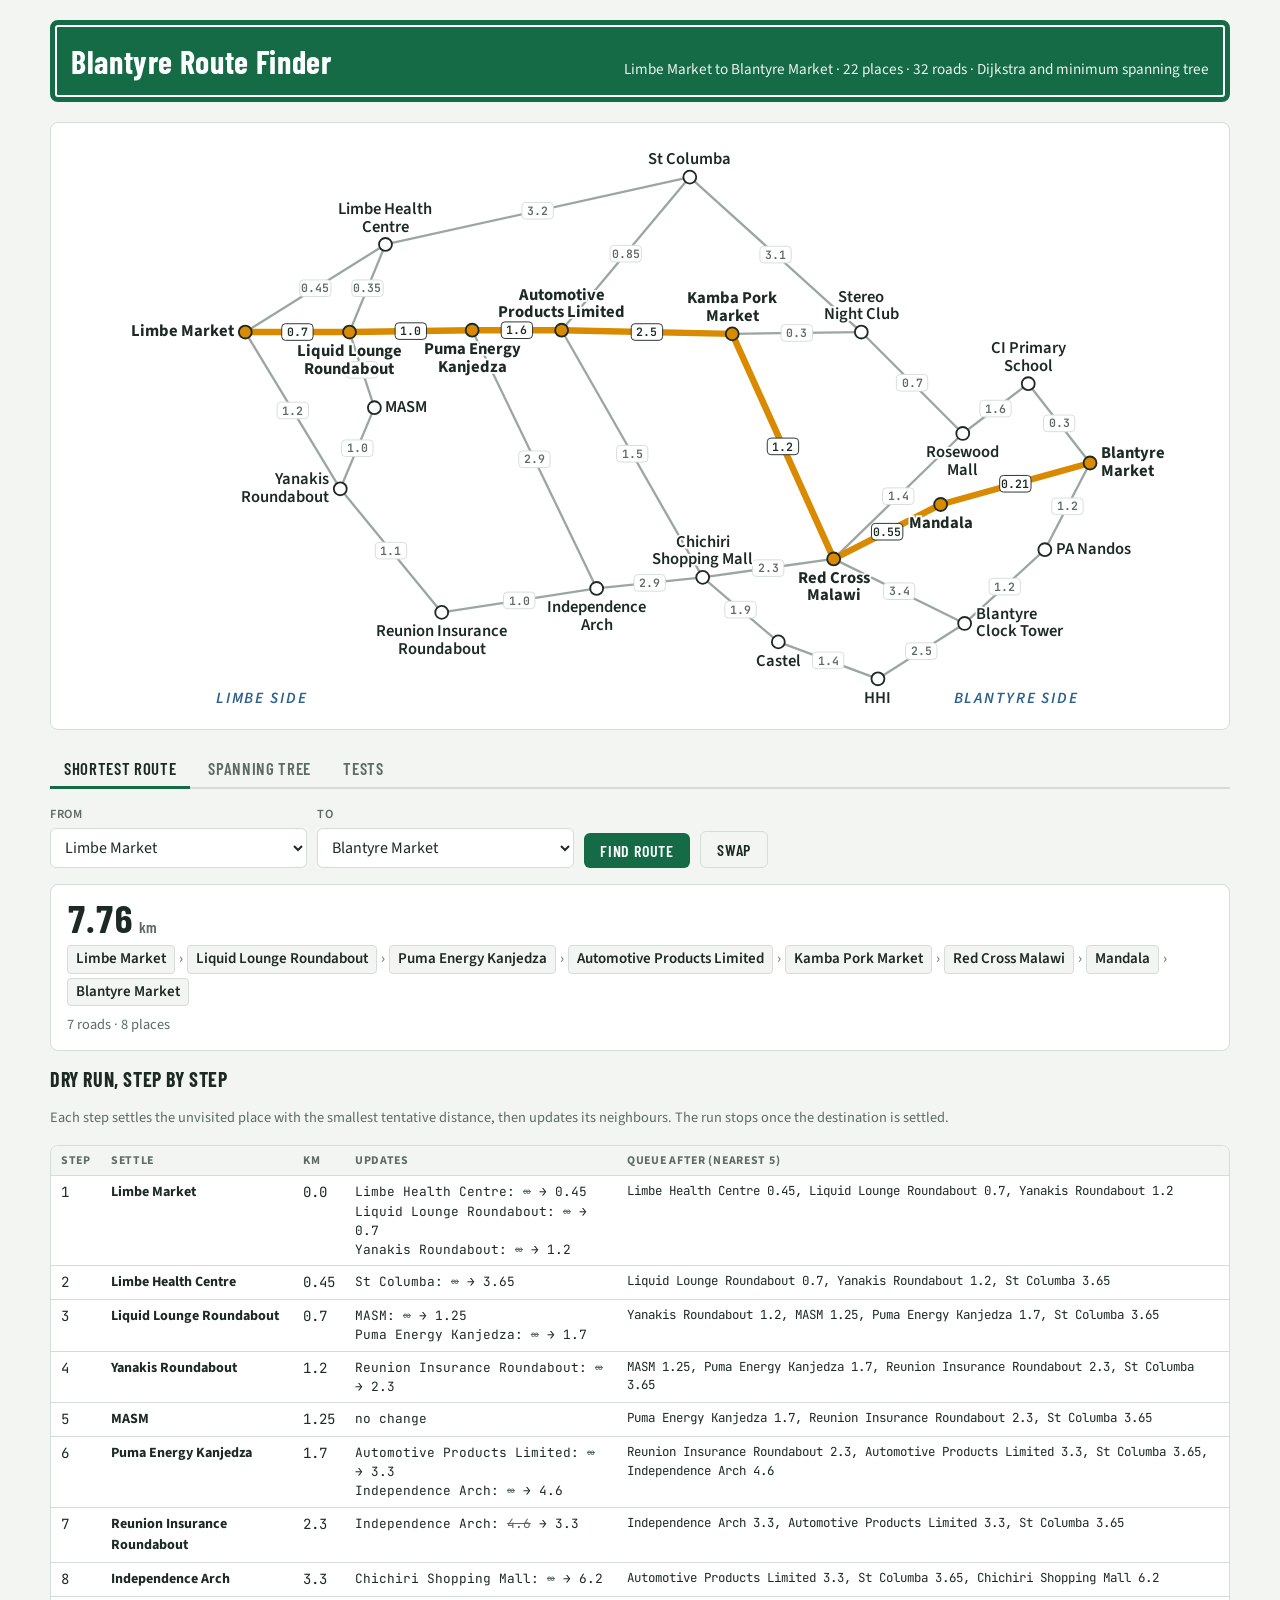
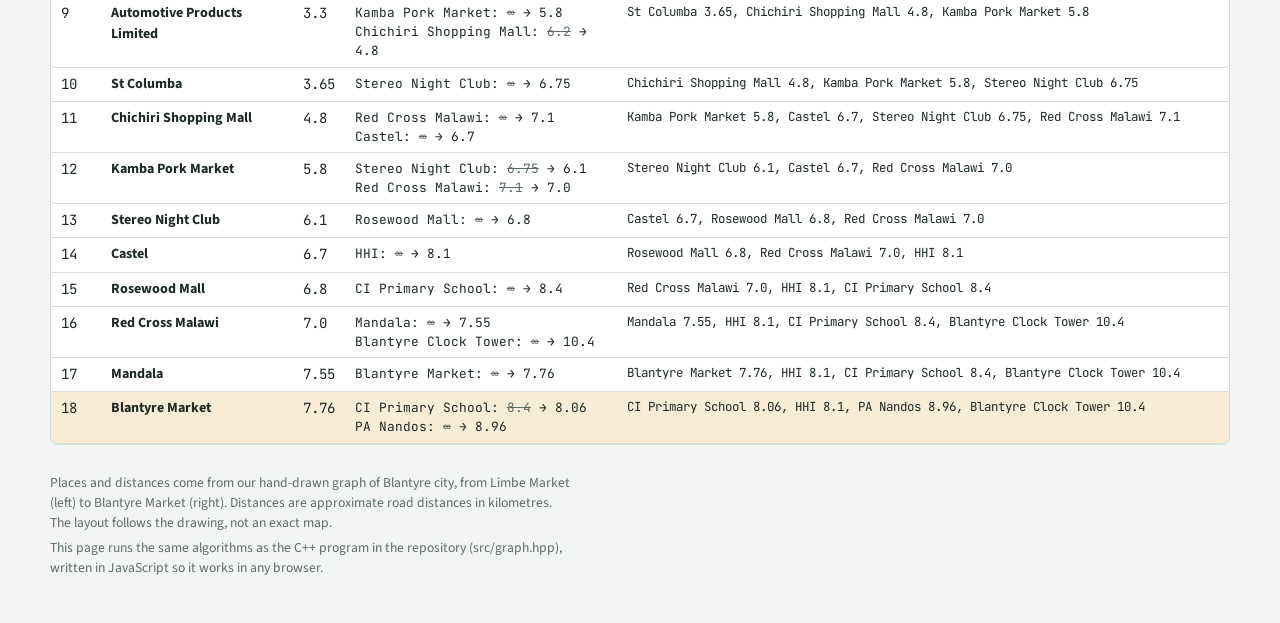
==== commit e9d84588: "Use the group's hand-drawn graph: Limbe Market to Blantyre Market 22 places and 32 roads taken from " ====
--- a/docs/index.html
+++ b/docs/index.html
@@ -95,7 +95,7 @@
 <div class="wrap">
   <header class="sign">
     <h1>Blantyre Route Finder</h1>
-    <p>Limbe to Blantyre town · 23 places · 37 roads · Dijkstra and minimum spanning tree</p>
+    <p>Limbe Market to Blantyre Market · 22 places · 32 roads · Dijkstra and minimum spanning tree</p>
   </header>
 
   <div class="grid">
@@ -123,7 +123,7 @@
 
       <section class="panel" id="view-mst" hidden>
         <div class="controls">
-          <label for="algo">Algorithm<select id="algo"><option value="kruskal">Kruskal</option><option value="prim">Prim (from Blantyre CBD)</option></select></label>
+          <label for="algo">Algorithm<select id="algo"><option value="kruskal">Kruskal</option><option value="prim">Prim (from Limbe Market)</option></select></label>
         </div>
         <div class="result" id="mst-result"></div>
         <div class="tablebox"><table id="mst-table"></table></div>
@@ -138,7 +138,7 @@
   </div>
 
   <footer>
-    <p>Distances are approximate road distances in kilometres, rounded to the nearest 100 m for the assignment. Positions are approximate (Blantyre town in the west, Limbe in the east), so the map is schematic.</p>
+    <p>Places and distances come from our hand-drawn graph of Blantyre city, from Limbe Market (left) to Blantyre Market (right). Distances are approximate road distances in kilometres. The layout follows the drawing, not an exact map.</p>
     <p>This page runs the same algorithms as the C++ program in the repository (src/graph.hpp), written in JavaScript so it works in any browser.</p>
   </footer>
 </div>
@@ -148,72 +148,66 @@
 // Shared by the web demo (index.html) and the PDF report.
 // Mirrors src/graph.hpp and data/malawi_roads.csv.
 
-// Schematic positions [x, y] of places in Blantyre city (Blantyre town in the
-// west, Limbe in the east, north at the top) and the side for the label.
+// Positions [x, y] of the places, copied from the group's hand-drawn graph
+// (Limbe Market on the left, Blantyre Market on the right), and the label side.
 const TOWNS = {
-  "Kameza":         [90,   40, "n"],
-  "Chilomoni":      [60,  170, "w"],
-  "Nyambadwe":      [250,  70, "n"],
-  "Ndirande":       [430,  40, "n"],
-  "Machinjiri":     [820,  50, "n"],
-  "Blantyre CBD":   [200, 230, "w"],
-  "Namiwawa":       [330, 160, "e"],
-  "Makata":         [530, 140, "e"],
-  "Ginnery Corner": [440, 250, "n"],
-  "QECH":           [320, 300, "s"],
-  "Mandala":        [230, 330, "w"],
-  "Sunnyside":      [110, 300, "w"],
-  "Chichiri":       [450, 360, "e"],
-  "Manja":          [20,  320, "w"],
-  "Zingwangwa":     [60,  450, "w"],
-  "Soche":          [180, 430, "s"],
-  "Naperi":         [300, 460, "s"],
-  "Chitawira":      [440, 480, "s"],
-  "Kanjedza":       [650, 250, "n"],
-  "Chinyonga":      [640, 420, "s"],
-  "Mpingwe":        [790, 390, "s"],
-  "Limbe":          [800, 250, "e"],
-  "Bangwe":         [930, 330, "e"],
+  "Limbe Market": [52, 178, "w"],
+  "Limbe Health Centre": [204, 83, "n"],
+  "Liquid Lounge Roundabout": [165, 178, "s"],
+  "MASM": [192, 260, "e"],
+  "Yanakis Roundabout": [155, 348, "w"],
+  "Reunion Insurance Roundabout": [265, 482, "s"],
+  "Independence Arch": [433, 456, "s"],
+  "Puma Energy Kanjedza": [298, 176, "s"],
+  "Automotive Products Limited": [395, 176, "n"],
+  "Chichiri Shopping Mall": [548, 444, "n"],
+  "St Columba": [534, 10, "n"],
+  "Kamba Pork Market": [580, 180, "n"],
+  "Stereo Night Club": [720, 178, "n"],
+  "Rosewood Mall": [830, 288, "s"],
+  "Red Cross Malawi": [690, 424, "s"],
+  "Castel": [630, 514, "s"],
+  "HHI": [738, 554, "s"],
+  "Blantyre Clock Tower": [832, 494, "e"],
+  "Mandala": [806, 365, "s"],
+  "PA Nandos": [919, 414, "e"],
+  "CI Primary School": [901, 234, "n"],
+  "Blantyre Market": [968, 320, "e"],
 };
 
 // Road distances in metres (same as data/blantyre_roads.csv).
-const ROADS_CSV = `Blantyre CBD,Mandala,1500
-Blantyre CBD,Chilomoni,2500
-Blantyre CBD,Nyambadwe,1800
-Blantyre CBD,Sunnyside,1300
-Blantyre CBD,Namiwawa,2000
-Blantyre CBD,QECH,2200
-Chilomoni,Kameza,2000
-Kameza,Nyambadwe,2400
-Chilomoni,Manja,2600
-Manja,Zingwangwa,2300
-Zingwangwa,Soche,1600
-Sunnyside,Soche,1800
-Soche,Naperi,1500
-Naperi,Chitawira,1700
-Mandala,QECH,1000
-Mandala,Naperi,2000
-QECH,Chichiri,1200
-QECH,Ginnery Corner,1500
-Namiwawa,Ginnery Corner,1600
-Nyambadwe,Ndirande,2500
-Namiwawa,Ndirande,2200
-Ndirande,Makata,2000
-Ginnery Corner,Makata,1400
-Ginnery Corner,Chichiri,1300
-Chichiri,Chitawira,1400
-Ginnery Corner,Kanjedza,3000
-Makata,Kanjedza,2800
-Chichiri,Chinyonga,3200
-Chitawira,Chinyonga,3400
-Kanjedza,Chinyonga,1500
-Kanjedza,Limbe,2500
-Chinyonga,Mpingwe,1800
-Mpingwe,Limbe,1200
-Limbe,Bangwe,2800
-Mpingwe,Bangwe,2500
-Limbe,Machinjiri,3500
-Ndirande,Machinjiri,4500`;
+const ROADS_CSV = `Limbe Market,Limbe Health Centre,450
+Limbe Market,Liquid Lounge Roundabout,700
+Limbe Market,Yanakis Roundabout,1200
+Limbe Health Centre,Liquid Lounge Roundabout,350
+Limbe Health Centre,St Columba,3200
+Liquid Lounge Roundabout,MASM,550
+Liquid Lounge Roundabout,Puma Energy Kanjedza,1000
+MASM,Yanakis Roundabout,1000
+Yanakis Roundabout,Reunion Insurance Roundabout,1100
+Reunion Insurance Roundabout,Independence Arch,1000
+Puma Energy Kanjedza,Automotive Products Limited,1600
+Puma Energy Kanjedza,Independence Arch,2900
+Automotive Products Limited,St Columba,850
+Automotive Products Limited,Kamba Pork Market,2500
+Automotive Products Limited,Chichiri Shopping Mall,1500
+Independence Arch,Chichiri Shopping Mall,2900
+St Columba,Stereo Night Club,3100
+Kamba Pork Market,Stereo Night Club,300
+Kamba Pork Market,Red Cross Malawi,1200
+Stereo Night Club,Rosewood Mall,700
+Rosewood Mall,Red Cross Malawi,1400
+Rosewood Mall,CI Primary School,1600
+CI Primary School,Blantyre Market,300
+Chichiri Shopping Mall,Red Cross Malawi,2300
+Chichiri Shopping Mall,Castel,1900
+Castel,HHI,1400
+HHI,Blantyre Clock Tower,2500
+Red Cross Malawi,Mandala,550
+Red Cross Malawi,Blantyre Clock Tower,3400
+Mandala,Blantyre Market,210
+Blantyre Clock Tower,PA Nandos,1200
+PA Nandos,Blantyre Market,1200`;
 
 function parseGraph(csv) {
   const names = [], index = new Map(), adj = [], edges = [];
@@ -329,12 +323,17 @@
 
 // Draw the network as an SVG string.
 // opts: { path: [ids], mst: [edges], scale, showWeights, cls: extra class }
-// Metres to a km string with one decimal, e.g. 1500 -> "1.5".
-function km(m) { return m === Infinity ? "∞" : (m / 1000).toFixed(1); }
+// Metres to a km string, e.g. 1500 -> "1.5".
+// Shows two decimals only when needed: 1000 -> "1.0", 450 -> "0.45".
+function km(m) {
+  if (m === Infinity) return "∞";
+  const s = (m / 1000).toFixed(2);
+  return s.endsWith("0") ? s.slice(0, -1) : s;
+}
 
 function drawMap(g, opts = {}) {
-  const X = (x) => x + 110, Y = (y) => y + 36;
-  const W = 1160, H = 600;
+  const X = (x) => x + 150, Y = (y) => y + 40;
+  const W = 1260, H = 640;
   const pos = (id) => { const t = TOWNS[g.names[id]]; return [X(t[0]), Y(t[1])]; };
   const key = (u, v) => (u < v ? `${u}-${v}` : `${v}-${u}`);
   const onPath = new Set();
@@ -342,8 +341,8 @@
   const onMst = new Set((opts.mst || []).map((e) => key(e.u, e.v)));
   const pathNodes = new Set(opts.path || []);
   let s = `<svg class="map ${opts.cls || ""}" viewBox="0 0 ${W} ${H}" role="img" aria-label="Graph of the Blantyre city road network">`;
-  s += `<text class="lake-label" x="${X(110)}" y="${Y(545)}">Blantyre side</text>`;
-  s += `<text class="lake-label" x="${X(760)}" y="${Y(545)}">Limbe side</text>`;
+  s += `<text class="lake-label" x="${X(20)}" y="${Y(580)}">Limbe side</text>`;
+  s += `<text class="lake-label" x="${X(820)}" y="${Y(580)}">Blantyre side</text>`;
   for (const e of g.edges) {
     const [x1, y1] = pos(e.u), [x2, y2] = pos(e.v);
     const kk = key(e.u, e.v);
@@ -367,7 +366,17 @@
     const anchor = side === "w" ? "end" : side === "e" ? "start" : "middle";
     const cls = opts.path && pathNodes.has(id) ? "town on-path" : "town";
     s += `<circle class="${cls}" cx="${x.toFixed(1)}" cy="${y.toFixed(1)}" r="7"/>`;
-    s += `<text class="town-label${pathNodes.has(id) ? " on-path" : ""}" x="${lx.toFixed(1)}" y="${ly.toFixed(1)}" text-anchor="${anchor}">${name}</text>`;
+    // Long names go on two lines, split at the space nearest the middle.
+    let lines = [name];
+    if (name.length > 12 && name.includes(" ")) {
+      const mid = name.length / 2;
+      let best = -1;
+      for (let i = 0; i < name.length; i++) if (name[i] === " " && (best < 0 || Math.abs(i - mid) < Math.abs(best - mid))) best = i;
+      lines = [name.slice(0, best), name.slice(best + 1)];
+    }
+    const lh = 19, y0 = side === "n" ? ly - lh * (lines.length - 1) : side === "s" ? ly : ly - (lh * (lines.length - 1)) / 2;
+    s += `<text class="town-label${pathNodes.has(id) ? " on-path" : ""}" x="${lx.toFixed(1)}" y="${y0.toFixed(1)}" text-anchor="${anchor}">` +
+         lines.map((t, i) => `<tspan x="${lx.toFixed(1)}" dy="${i ? lh : 0}">${t}</tspan>`).join("") + `</text>`;
   });
   return s + "</svg>";
 }
@@ -380,7 +389,7 @@
 const $ = (id) => document.getElementById(id);
 const sorted = [...G.names].sort();
 for (const sel of [$("from"), $("to")]) sel.innerHTML = sorted.map((n) => `<option>${n}</option>`).join("");
-$("from").value = "Blantyre CBD"; $("to").value = "Limbe";
+$("from").value = "Limbe Market"; $("to").value = "Blantyre Market";
 
 let view = "route";
 const fmt = km;
@@ -411,7 +420,7 @@
 
 function showMst() {
   const algo = $("algo").value;
-  const m = algo === "prim" ? prim(G, G.index.get("Blantyre CBD")) : kruskal(G);
+  const m = algo === "prim" ? prim(G, G.index.get("Limbe Market")) : kruskal(G);
   $("map").innerHTML = drawMap(G, { mst: m.edges });
   $("mst-result").innerHTML = `<div class="km">${km(m.total)}<small>km</small></div>
     <p class="sub">${m.edges.length} roads connect all ${G.names.length} places. The other ${G.edges.length - m.edges.length} roads (dashed) are not needed to keep every place connected.</p>`;
@@ -451,28 +460,28 @@
   const island = parseGraph("Limbe,Bangwe,2800\nChileka,Lunzu,9000");
   const K = kruskal(G);
   const cases = [
-    ["T01", "Place and road count", "blantyre_roads.csv", "23 places, 37 roads", () => `${G.names.length} places, ${G.edges.length} roads`],
+    ["T01", "Place and road count", "blantyre_roads.csv", "22 places, 32 roads", () => `${G.names.length} places, ${G.edges.length} roads`],
     ["T02", "Same start and end", "Mandala → Mandala", "0.0 km: Mandala", () => route(G, "Mandala", "Mandala")],
-    ["T03", "Direct neighbours", "Blantyre CBD → Mandala", "1.5 km: Blantyre CBD > Mandala", () => route(G, "Blantyre CBD", "Mandala")],
-    ["T04", "Blantyre town to Limbe", "Blantyre CBD → Limbe", "9.1 km: Blantyre CBD > Namiwawa > Ginnery Corner > Kanjedza > Limbe", () => route(G, "Blantyre CBD", "Limbe")],
-    ["T05", "Route through residential areas", "Soche → Chichiri", "4.6 km: Soche > Naperi > Chitawira > Chichiri", () => route(G, "Soche", "Chichiri")],
-    ["T06", "Far west to far east", "Kameza → Bangwe", "15.0 km: Kameza > Nyambadwe > Ndirande > Makata > Kanjedza > Limbe > Bangwe", () => route(G, "Kameza", "Bangwe")],
-    ["T07", "Symmetric (undirected)", "Bangwe → Kameza", "15.0 km", () => route(G, "Bangwe", "Kameza").slice(0, 7)],
-    ["T08", "West to north-east", "Manja → Machinjiri", "13.8 km: Manja > Chilomoni > Blantyre CBD > Namiwawa > Ndirande > Machinjiri", () => route(G, "Manja", "Machinjiri")],
-    ["T09", "South-west to Limbe side", "Zingwangwa → Mpingwe", "10.0 km: Zingwangwa > Soche > Naperi > Chitawira > Chinyonga > Mpingwe", () => route(G, "Zingwangwa", "Mpingwe")],
-    ["T10", "Agrees with Floyd–Warshall", "all 529 pairs", "0 mismatches", floydMismatches],
-    ["T11", "Unknown place", "Blantyre CBD → Lilongwe", "error: Unknown place: Lilongwe", () => err(() => route(G, "Blantyre CBD", "Lilongwe"))],
-    ["T12", "Names are case sensitive", "limbe → Mandala", "error: Unknown place: limbe", () => err(() => route(G, "limbe", "Mandala"))],
+    ["T03", "Direct neighbours", "Mandala → Blantyre Market", "0.21 km: Mandala > Blantyre Market", () => route(G, "Mandala", "Blantyre Market")],
+    ["T04", "Limbe Market to Blantyre Market", "Limbe Market → Blantyre Market", "7.76 km: Limbe Market > Liquid Lounge Roundabout > Puma Energy Kanjedza > Automotive Products Limited > Kamba Pork Market > Red Cross Malawi > Mandala > Blantyre Market", () => route(G, "Limbe Market", "Blantyre Market")],
+    ["T05", "Limbe Market to Chichiri", "Limbe Market → Chichiri Shopping Mall", "4.8 km: Limbe Market > Liquid Lounge Roundabout > Puma Energy Kanjedza > Automotive Products Limited > Chichiri Shopping Mall", () => route(G, "Limbe Market", "Chichiri Shopping Mall")],
+    ["T06", "Southern route", "Yanakis Roundabout → HHI", "8.3 km: Yanakis Roundabout > Reunion Insurance Roundabout > Independence Arch > Chichiri Shopping Mall > Castel > HHI", () => route(G, "Yanakis Roundabout", "HHI")],
+    ["T07", "Symmetric (undirected)", "Blantyre Market → Limbe Market", "7.76 km", () => route(G, "Blantyre Market", "Limbe Market").slice(0, 7)],
+    ["T08", "Northern start", "St Columba → Mandala", "5.1 km: St Columba > Automotive Products Limited > Kamba Pork Market > Red Cross Malawi > Mandala", () => route(G, "St Columba", "Mandala")],
+    ["T09", "South to north-east", "Reunion Insurance Roundabout → Stereo Night Club", "7.7 km: Reunion Insurance Roundabout > Independence Arch > Chichiri Shopping Mall > Red Cross Malawi > Kamba Pork Market > Stereo Night Club", () => route(G, "Reunion Insurance Roundabout", "Stereo Night Club")],
+    ["T10", "Agrees with Floyd–Warshall", "all 484 pairs", "0 mismatches", floydMismatches],
+    ["T11", "Unknown place", "Limbe Market → Lilongwe", "error: Unknown place: Lilongwe", () => err(() => route(G, "Limbe Market", "Lilongwe"))],
+    ["T12", "Names are case sensitive", "limbe market → Mandala", "error: Unknown place: limbe market", () => err(() => route(G, "limbe market", "Mandala"))],
     ["T13", "Negative distance rejected", "A,B,-500", "error: Negative distance on road A - B: Dijkstra needs non-negative weights", () => err(() => parseGraph("A,B,-500"))],
-    ["T14", "Distance not in whole metres", "Limbe,Bangwe,2.8km", "error: Line 1: bad distance '2.8km'", () => err(() => parseGraph("Limbe,Bangwe,2.8km"))],
-    ["T15", "Wrong separator", "Limbe;Bangwe;2800", "error: Line 1: expected place_a,place_b,metres", () => err(() => parseGraph("Limbe;Bangwe;2800"))],
+    ["T14", "Distance not in whole metres", "Mandala,Blantyre Market,0.21km", "error: Line 1: bad distance '0.21km'", () => err(() => parseGraph("Mandala,Blantyre Market,0.21km"))],
+    ["T15", "Wrong separator", "Mandala;Blantyre Market;210", "error: Line 1: expected place_a,place_b,metres", () => err(() => parseGraph("Mandala;Blantyre Market;210"))],
     ["T17", "Unreachable place", "Limbe → Chileka", "unreachable", () => route(island, "Limbe", "Chileka")],
     ["T18", "Disconnected graph gives a forest", "2 separate roads", "2 edges, total 11.8 km, spanning=false", () => { const f = kruskal(island); return `${f.edges.length} edges, total ${km(f.total)} km, spanning=${f.spanning}`; }],
     ["T19", "Zero-length road allowed", "A-B 0, B-C 400, A-C 900", "0.4 km: A > B > C", () => route(parseGraph("A,B,0\nB,C,400\nA,C,900"), "A", "C")],
     ["T20", "Parallel roads: shorter used", "A-B 1000 and A-B 300", "0.3 km: A > B", () => route(parseGraph("A,B,1000\nA,B,300"), "A", "B")],
-    ["T21", "Kruskal MST size", "Blantyre graph", "22 edges, spanning=true", () => `${K.edges.length} edges, spanning=${K.spanning}`],
-    ["T22", "Kruskal MST total", "Blantyre graph", "39.3 km", () => `${km(K.total)} km`],
-    ["T24", "Prim from every place agrees", "23 start places", "0 mismatches", () => G.names.filter((_, s) => prim(G, s).total !== K.total).length + " mismatches"],
+    ["T21", "Kruskal MST size", "Blantyre graph", "21 edges, spanning=true", () => `${K.edges.length} edges, spanning=${K.spanning}`],
+    ["T22", "Kruskal MST total", "Blantyre graph", "20.66 km", () => `${km(K.total)} km`],
+    ["T24", "Prim from every place agrees", "22 start places", "0 mismatches", () => G.names.filter((_, s) => prim(G, s).total !== K.total).length + " mismatches"],
   ];
   let pass = 0, rows = "";
   for (const [id, name, input, expected, f] of cases) {
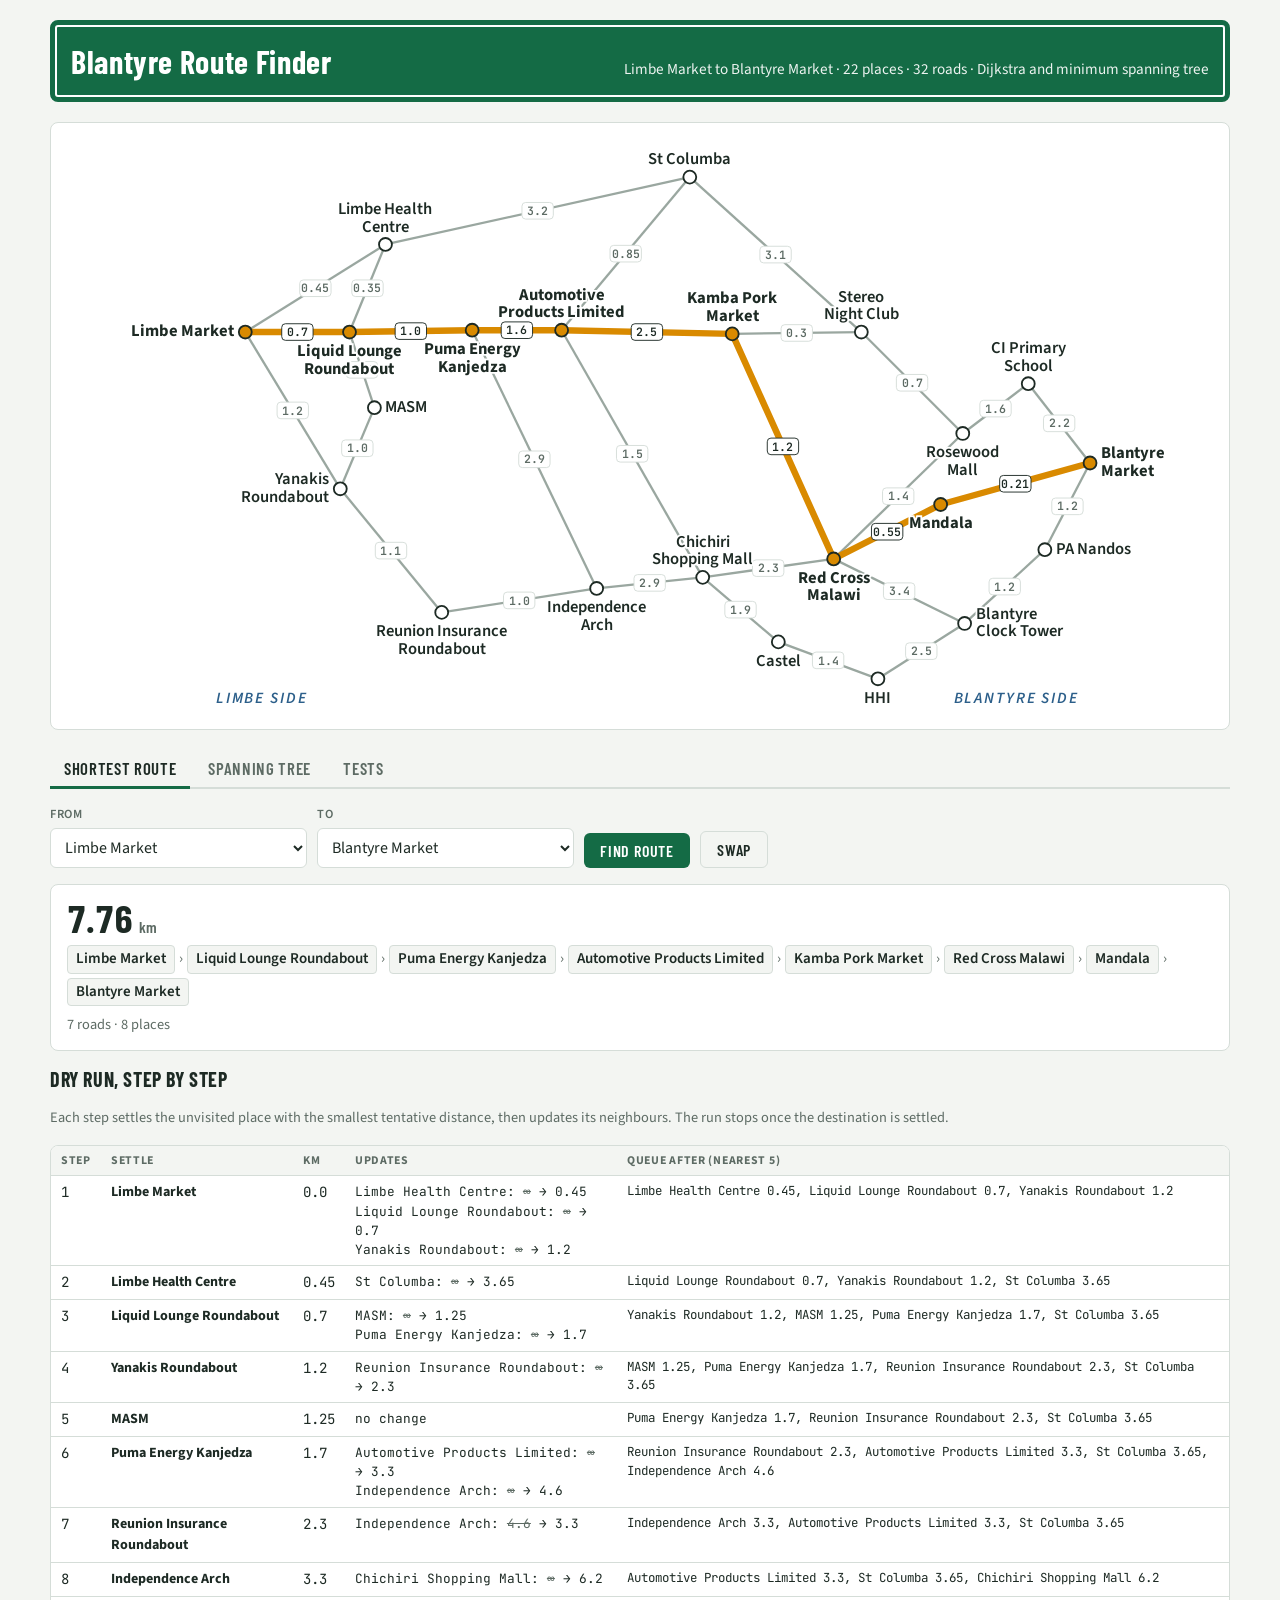
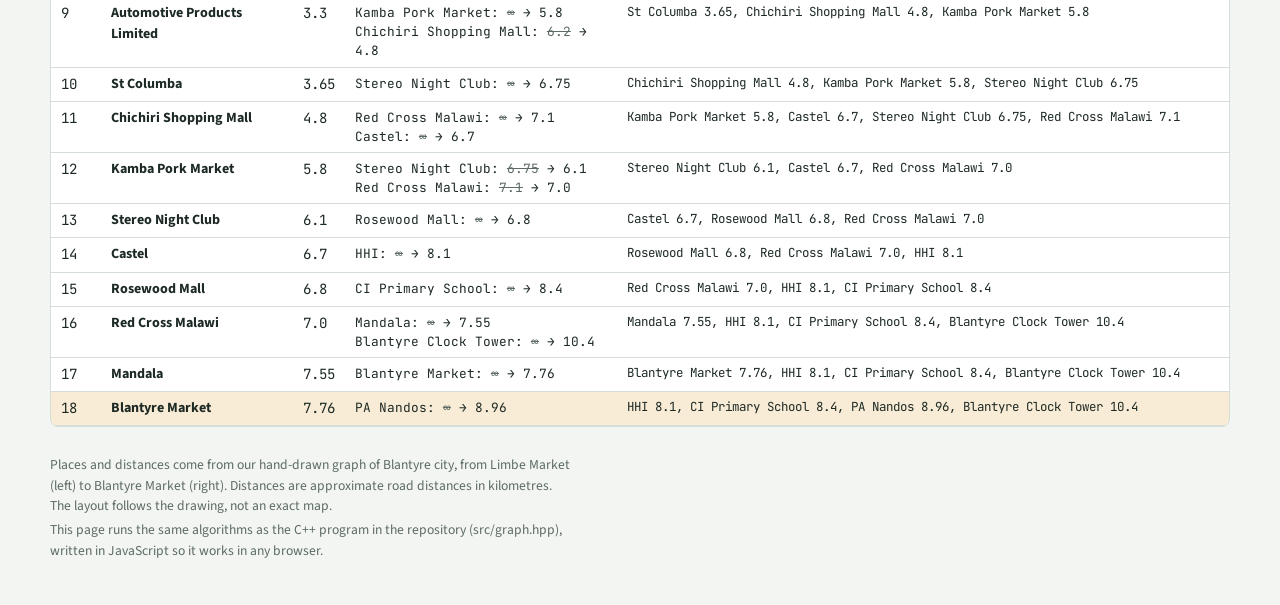
==== commit c032cb61: "Report: apply GKap's edits and rewrite in plain language; add Word version CI Primary School to Blan" ====
--- a/docs/index.html
+++ b/docs/index.html
@@ -198,7 +198,7 @@
 Stereo Night Club,Rosewood Mall,700
 Rosewood Mall,Red Cross Malawi,1400
 Rosewood Mall,CI Primary School,1600
-CI Primary School,Blantyre Market,300
+CI Primary School,Blantyre Market,2200
 Chichiri Shopping Mall,Red Cross Malawi,2300
 Chichiri Shopping Mall,Castel,1900
 Castel,HHI,1400
@@ -480,7 +480,7 @@
     ["T19", "Zero-length road allowed", "A-B 0, B-C 400, A-C 900", "0.4 km: A > B > C", () => route(parseGraph("A,B,0\nB,C,400\nA,C,900"), "A", "C")],
     ["T20", "Parallel roads: shorter used", "A-B 1000 and A-B 300", "0.3 km: A > B", () => route(parseGraph("A,B,1000\nA,B,300"), "A", "B")],
     ["T21", "Kruskal MST size", "Blantyre graph", "21 edges, spanning=true", () => `${K.edges.length} edges, spanning=${K.spanning}`],
-    ["T22", "Kruskal MST total", "Blantyre graph", "20.66 km", () => `${km(K.total)} km`],
+    ["T22", "Kruskal MST total", "Blantyre graph", "21.96 km", () => `${km(K.total)} km`],
     ["T24", "Prim from every place agrees", "22 start places", "0 mismatches", () => G.names.filter((_, s) => prim(G, s).total !== K.total).length + " mismatches"],
   ];
   let pass = 0, rows = "";
